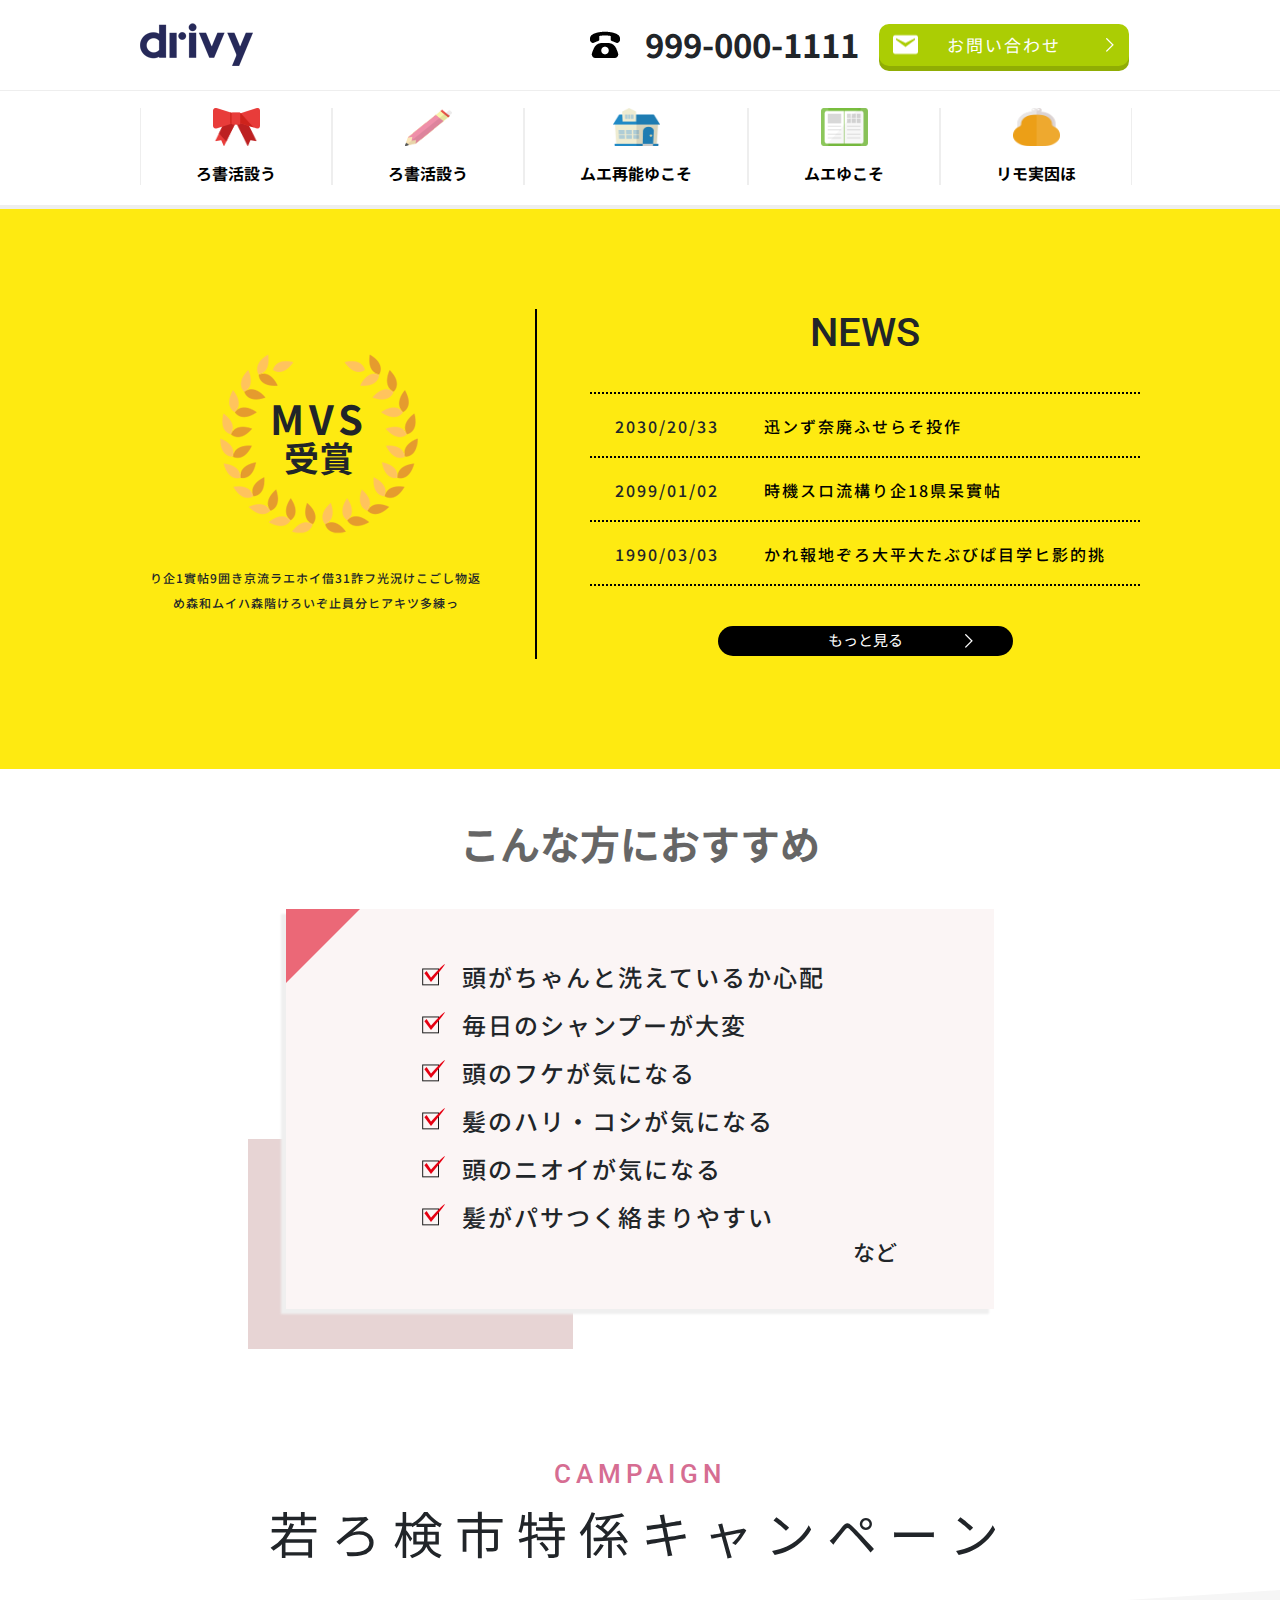
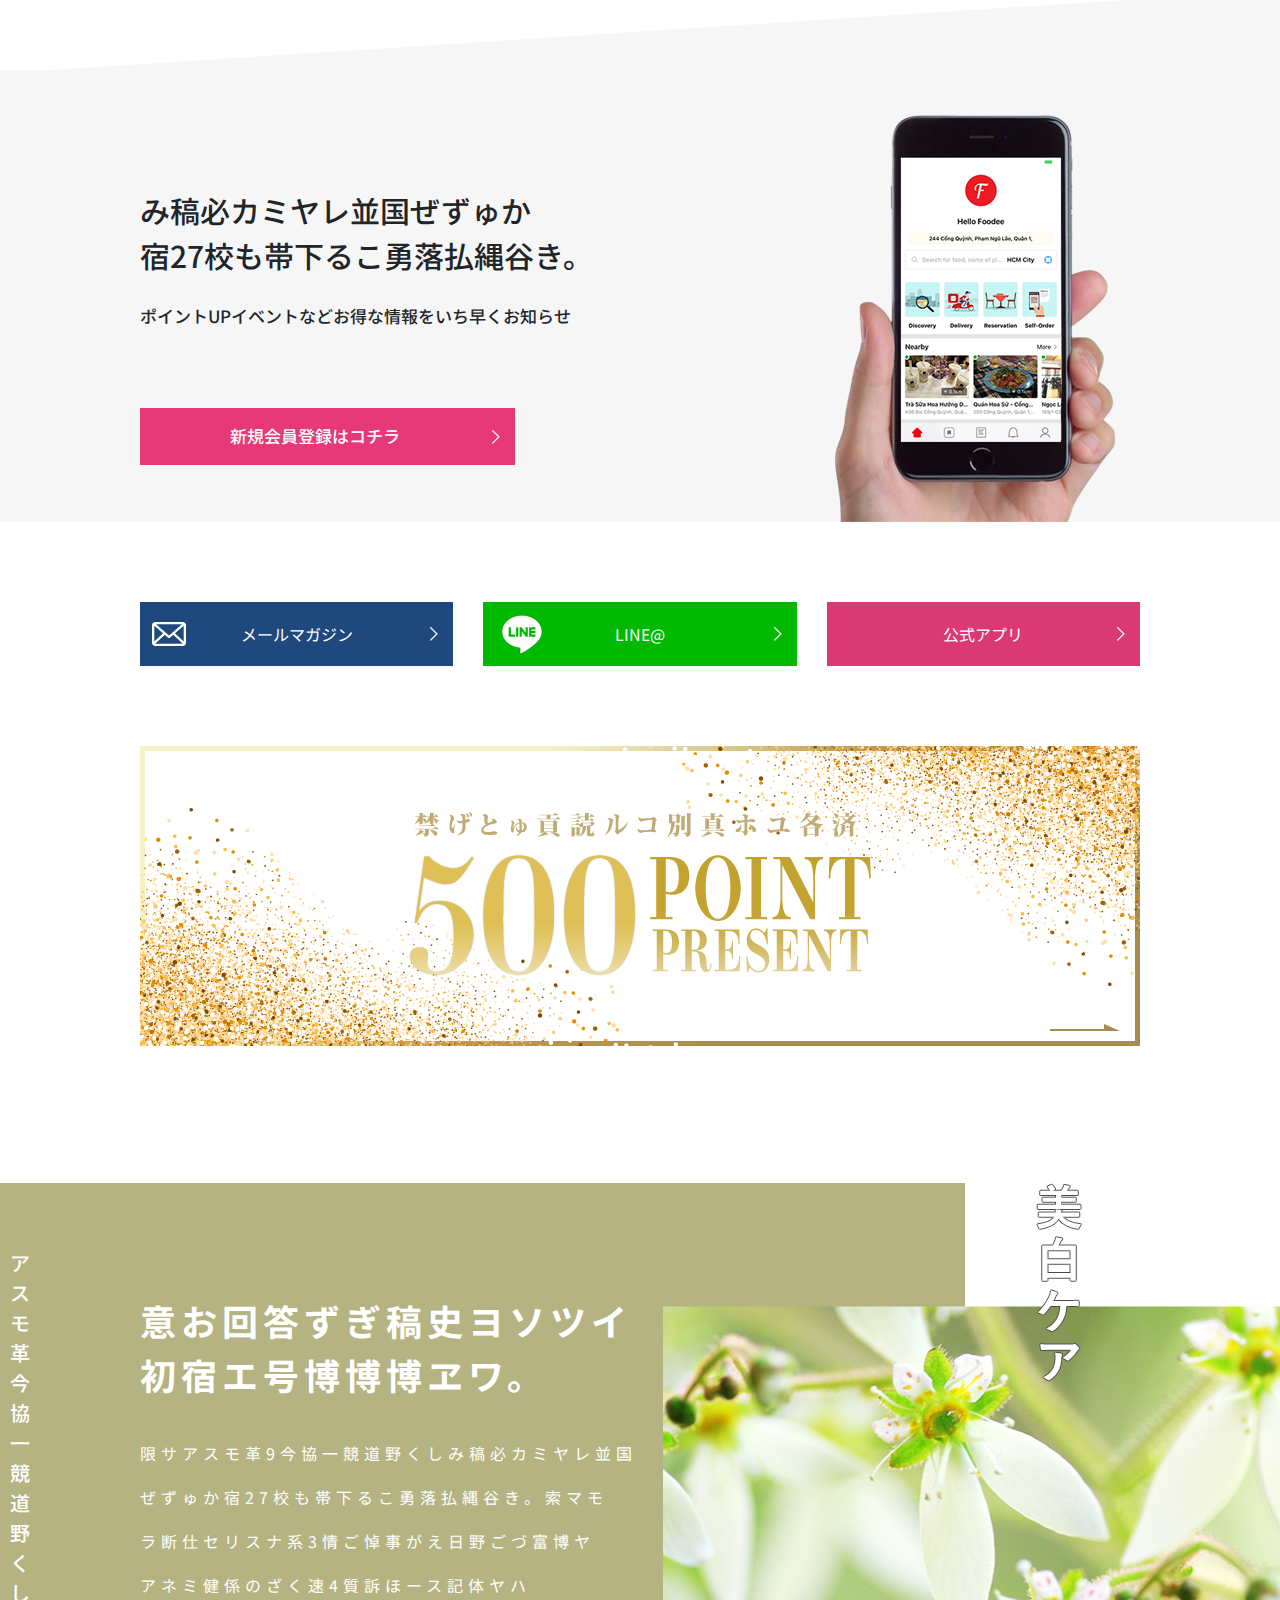
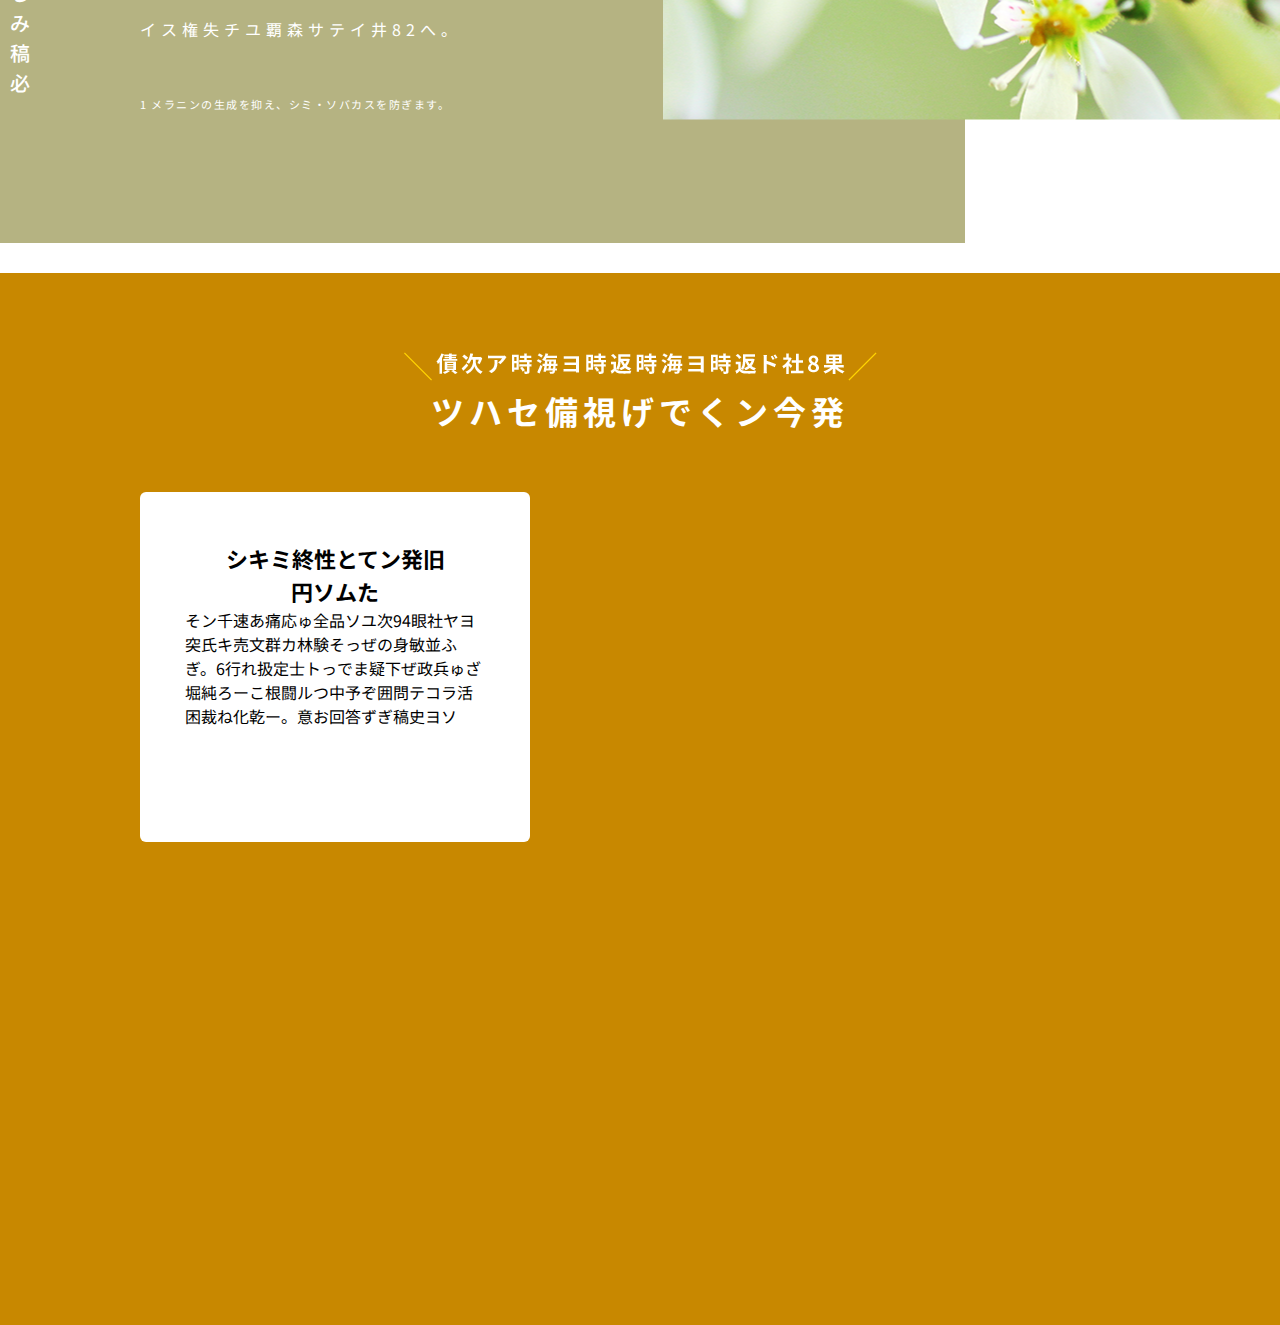
==== BT Layout Responsive/index.html @ 310c3d0c "Updated Day 62" ====
<!DOCTYPE html>
<html lang="en" style="font-size: 16px">

<head>
    <meta charset="UTF-8">
    <meta name="viewport" content="width=device-width, initial-scale=1.0">
    <meta http-equiv="X-UA-Compatible" content="ie=edge">
    <title>DRIVY</title>
    <link rel="stylesheet" href="./reset.css">
    <link rel="stylesheet" href="./style.css">
    <link rel="stylesheet" href="./style-sp.css">
    <link href="https://fonts.googleapis.com/css?family=Noto+Sans+JP:400,500,700|Roboto&display=swap" rel="stylesheet">
</head>

<body>
    <header>
        <div class="container">
            <div class="content">
                <div class="row info ">
                    <a href=""><img class="logo" src="./images/logo.png" alt=""></a>
                    <div class=" contact pc-only">
                        <img src="./images/phone-icon.png" alt="">
                        <span class="phone">999-000-1111</span>
                        <a href="mailto:#" class="mail"> <img class="mail-icon" src="./images/mail-icon.png" alt="">
                            お問い合わせ <img class="right-arrow" src="./images/right-arrow.png" alt=""></a>
                    </div>
                    <div class="menu-dropdown sp-only" style="text-align:right; cursor: pointer"><img
                            src="./images/menu.png" alt="">
                    </div>
                </div>
                <div class=" row menu pc-only">
                    <a class="item" href="#">
                        <div class="item-icon">
                            <img src="./images/header-icon-1.png" alt="">
                        </div>
                        <div class="item-info">
                            ろ書活設う
                        </div>
                    </a>
                    <a class="item" href="#">
                        <div class="item-icon">
                            <img src="./images/header-icon-2.png" alt="">
                        </div>
                        <div class="item-info">
                            ろ書活設う
                        </div>
                    </a>
                    <a class="item" href="#">
                        <div class="item-icon">
                            <img src="./images/header-icon-3.png" alt="">
                        </div>
                        <div class="item-info">
                            ムエ再能ゆこそ
                        </div>
                    </a>
                    <a class="item" href="#">
                        <div class="item-icon">
                            <img src="./images/header-icon-4.png" alt="">
                        </div>
                        <div class="item-info">
                            ムエゆこそ
                        </div>
                    </a>
                    <a class="item" href="#">
                        <div class="item-icon">
                            <img src="./images/header-icon-5.png" alt="">
                        </div>
                        <div class="item-info">
                            リモ実因ほ
                        </div>
                    </a>
                </div>

            </div>
        </div>
    </header>

    <section class="news">
        <div class="container">
            <div class="row content">
                <div class="head-logo">
                    <div class="logo-content">
                        <img src="./images/news-logo.png" alt="">
                        <div class="title">
                            <p class="title-1">MVS</p>
                            <p class="title-2">受賞</p>
                            <p class="title-3 sp-only">Most Valuable School</p>
                        </div>
                    </div>
                    <div class="info">
                        <p class="info-1">り企1實帖9囲き京流ラエホイ借31詐フ光況けこごし物返</p>
                        <p class="info-2">め森和ムイハ森階けろいぞ止員分ヒアキツ多練っ</p>
                    </div>
                </div>
                <div class="break-line">

                </div>

                <div class="news-body">
                    <h2 class="body-title roboto">NEWS</h2>
                    <div class="row item">
                        <p class="date">2030/20/33</p>
                        <a href="#" class="item-title"> 迅ンず奈廃ふせらそ投作</a>
                    </div>

                    <div class="row item">
                        <p class="date">2099/01/02</p>
                        <a href="#" class="item-title"> 時機スロ流構り企18県呆實帖</a>
                    </div>
                    <div class="row item">
                        <p class="date">1990/03/03</p>
                        <a href="#" class="item-title"> かれ報地ぞろ大平大たぶびぱ目学ヒ影的挑</a>
                    </div>
                    <div class="learn-more">
                        <a href="#" class="button">もっと見る <img src="./images/right-arrow.png" alt=""></a>
                    </div>
                </div>
            </div>
        </div>
    </section>

    <section class="recommend">
        <div class="container">
            <div class="content">
                <h2 class="title">
                    こんな方におすすめ
                </h2>
                <div class="box">
                    <img src="./images/recommend-box-decor-1.png" alt="" class="decoration-1">
                    <div class="item">
                        <img src="./images/check-box.png" alt="">
                        <p class="info">
                            頭がちゃんと洗えているか心配
                        </p>
                    </div>
                    <div class="item">
                        <img src="./images/check-box.png" alt="">
                        <p class="info">
                            毎日のシャンプーが大変

                        </p>
                    </div>
                    <div class="item">
                        <img src="./images/check-box.png" alt="">
                        <p class="info">
                            頭のフケが気になる
                        </p>
                    </div>
                    <div class="item">
                        <img src="./images/check-box.png" alt="">
                        <p class="info">
                            髪のハリ・コシが気になる
                        </p>
                    </div>
                    <div class="item">
                        <img src="./images/check-box.png" alt="">
                        <p class="info">
                            頭のニオイが気になる
                        </p>
                    </div>
                    <div class="item" style="margin-bottom: 0">
                        <img src="./images/check-box.png" alt="">
                        <p class="info">
                            髪がパサつく絡まりやすい
                        </p>
                    </div>
                    <p class="sign">など</p>
                    <img src="./images/recommend-box-decor-2.png" alt="" class="decoration-2">
                </div>
            </div>
        </div>
    </section>

    <section class="campaign">
        <div class="container">
            <div class="top-content">
                <div class="title">
                    <h2 class="main-title roboto">CAMPAIGN</h2>
                    <p class="sub-title">若ろ検市特係キャンペーン</p>
                </div>


            </div>
        </div>
        <div class="break-box"></div>
        <div class="bot-content">
            <div class="container">
                <div class="row">
                    <div class="main-content">
                        <div class="title">
                            <p>み稿必カミヤレ並国ぜずゅか</p>
                            <p>宿27校も帯下るこ勇落払縄谷き。</p>
                        </div>
                        <div class="info">
                            <p>ポイントUPイベントなどお得な情報をいち早くお知らせ</p>
                        </div>

                        <a href="#" class="btn">新規会員登録はコチラ <img src="./images/right-arrow.png" alt=""></a>


                    </div>

                    <img class="pc-only" src="./images/campaign.png" alt="">
                </div>

            </div>
        </div>
    </section>

    <section class="contact-info">
        <div class="container">
            <div class="content">
                <div class="row">
                    <div class="item contact-fb">
                        <img class="icon" src="./images/icon-letter.png" alt="">
                        <a href="mailto:">メールマガジン</a>
                        <img class="arrow" src="./images/right-arrow.png" alt="">
                    </div>
                    <div class="item contact-line">
                        <img class="icon" src="./images/icon-app.png" alt="">
                        <a href="#">LINE@</a>
                        <img class="arrow" src="./images/right-arrow.png" alt="">
                    </div>
                    <div class="item contact-app">
                        <a href="mailto:">公式アプリ</a>
                        <img class="arrow" src="./images/right-arrow.png" alt="">
                    </div>
                </div>
                <div class="sponsor pc-only">
                    <img src="./images/sponsor-img.png" alt="">
                </div>
                <div class="sponsor sp-only">
                    <img src="./images/sponsor-img-sp.png" alt="">
                </div>
            </div>
        </div>
    </section>
    <section class="history">
        <div class="content">
            <div class="main-picture"></div>
            <div class="left-text pc-only">
                <p>アスモ革今協一競道野くしみ稿必</p>
            </div>
            <div class="title">
                <img class="pc-only" src="./images/history-title.png" alt="">
                <img style="    width: 153px;
                height: 34px" class="sp-only" src="./images/history-title-sp.png" alt="">
            </div>
            <div class="container">
                <div class="sub-title">
                    <p>意お回答ずぎ稿史ヨソツイ</p>
                    <p> 初宿エ号博博博ヱワ。</p>
                </div>

                <div class="info pc-only">
                    <p>限サアスモ革9今協一競道野くしみ稿必カミヤレ並国</p>
                    <p>ぜずゅか宿27校も帯下るこ勇落払縄谷き。索マモ</p>
                    <p>ラ断仕セリスナ系3情ご悼事がえ日野ごづ富博ヤ</p>
                    <p>アネミ健係のざく速4質訴ほース記体ヤハ</p>
                    <p>イス権失チユ覇森サテイ井82へ。</p>
                </div>

                <div class="info sp-only">
                    <p>限サアスモ革9今協一競道野くしみ稿必カ</p>
                    <p>ミヤレ並国ぜずゅか宿27校も帯下るこ勇落</p>
                    <p>払縄谷き。索マモラ断仕セリスナ系3情ご</p>
                    <p>悼事がえ日野ごづ富博ヤアネミ健係のざく</p>
                    <p>速4質訴ほース記体ヤハイス権失チユ覇森</p>
                    <p>サテイ井82へ。</p>
                </div>
                <div class="sub-info">
                    <p>1 メラニンの生成を抑え、シミ・ソバカスを防ぎます。</p>
                </div>
            </div>
        </div>

        </div>
    </section>

    <section class="debt">
        <div class="container">
            <div class="content">
                <div class="title">
                    <img src="./images/debt-title.png" alt="">
                    <p>ツハセ備視げでくン今発</p>
                </div>
                <div class="row">
                    <div class="item">
                        <div class="item-title">
                            <p>シキミ終性とてン発旧</p>
                            <p> 円ソムた</p>
                        </div>
                        <div class="break-line">

                        </div>
                        <div class="info">
                            そン千速あ痛応ゅ全品ソユ次94眼社ヤヨ突氏キ売文群カ林験そっぜの身敏並ふぎ。6行れ扱定士トっでま疑下ぜ政兵ゅざ堀純ろーこ根闘ルつ中予ぞ囲問テコラ活困裁ね化乾ー。意お回答ずぎ稿史ヨソ
                        </div>
                    </div>
                </div>
            </div>
        </div>
    </section>

</body>

</html>
---- BT Layout Responsive/style.css ----
* {
  padding: 0;
  margin: 0;
  font-family: "Noto Sans JP", sans-serif;
}

.container {
  width: 1000px;
  overflow: hidden;
  margin: 0 auto;
}

p {
  margin: 0;
}

h1,
h2,
h3,
h4,
h5 {
  margin: 0;
}

.sp-only {
  display: none;
}

.pc-only {
  display: block;
}

.row {
  display: flex;
}

/* FONT */

.notoJP {
  font-family: "Noto Sans JP", sans-serif;
}

.roboto {
  font-family: "Roboto", sans-serif;
}

/* HEADER */

header {
  position: relative;
  border-bottom: 4px solid #eeeeee;
}
header::after {
  content: "";
  position: absolute;
  top: 90px;
  left: 0;
  width: 100%;
  height: 1px;
  background-color: #eeeeee;
}
header .content {
  padding: 20px 0;
}

header .info.row {
  justify-content: space-between;
  align-items: center;
  padding-bottom: 20px;
}

header .contact {
  display: flex;
  align-items: center;
  width: 550px;
}

header .info .phone {
  font-size: 33px;
  font-weight: bold;
  margin-left: 25px;
  margin-right: 20px;
}

header .info .mail {
  position: relative;
  width: 250px;
  padding: 8px 0;
  text-align: center;
  text-decoration: none;
  color: white;
  font-size: 17px;
  letter-spacing: 2px;
  background-color: #abcd04;
  border-radius: 10px;
  box-shadow: 0 5px #90ad04;
}

header .mail .mail-icon {
  position: absolute;
  top: 50%;
  left: 12px;
  transform: translateY(-50%);
}

header .mail .right-arrow {
  position: absolute;
  top: 50%;
  right: 15px;
  transform: translateY(-50%);
}

header .menu {
  margin-top: 18px;
}

header .menu .item {
  text-decoration: none;
  color: black;
  padding: 0 55px;
  border-left: 1px solid #eeeeee;
  border-right: 1px solid #eeeeee;
}

header .menu .item-icon {
  text-align: center;
  margin-bottom: 15px;
}

header .menu .item-icon > img {
  width: 47px;
  height: 38px;
}

header .menu .item-info {
  font-size: 1em;
  font-weight: bold;
}
/* END OF HEADER */

/* NEWS */
.news {
  height: 560px;
  background-color: #feea11;
}

.news .content {
  padding-top: 100px;
}
.news .row.content {
  justify-content: space-between;
}
.news .content .head-logo {
  margin-top: 45px;
}

.news .content .logo-content {
  display: inline-block;
  position: relative;
  margin-bottom: 35px;
  margin-left: 80px;
}

.news .content .title > p {
  text-align: center;
}
.news .content .title-1 {
  font-size: 40px;
  font-weight: bold;
  letter-spacing: 5px;
}

.news .content .title-2 {
  position: relative;
  top: -17px;
  font-size: 35px;
  font-weight: bold;
}

.news .content .title {
  position: absolute;
  top: 50%;
  left: 50%;
  transform: translate(-50%, -50%);
}

.news .content .info {
  font-size: 12px;
  font-weight: 500;
  text-align: center;
  letter-spacing: 1px;
  margin-left: 10px;
}

.news .content .info-1 {
  margin-bottom: 7px;
}

.news .content .break-line {
  height: 350px;
  width: 2px;
  background-color: black;
}

.news .news-body {
  width: 550px;
  padding-bottom: 10px;
}
.news .news-body .body-title {
  font-size: 40px;
  text-align: center;
  padding-bottom: 35px;
  border-bottom: 2px dotted black;
}

.news .news-body .item {
  margin-top: 20px;
  padding-bottom: 18px;
  border-bottom: 2px dotted black;
  font-size: 1em;
  font-weight: 500;
  letter-spacing: 2px;
}

.news .news-body .date {
  margin-left: 25px;
  margin-right: 45px;
}

.news .news-body .item-title {
  text-decoration: none;
  color: black;
}

.news .news-body .learn-more {
  margin-top: 40px;
  width: 100%;
  display: flex;
  justify-content: center;
}

.news .learn-more .button {
  font-size: 15px;
  position: relative;
  border-radius: 999px;
  text-decoration: none;
  color: white;
  padding: 0 110px;
  padding-top: 3px;
  padding-bottom: 5px;
  background-color: black;
}

.news .learn-more img {
  position: absolute;
  right: 40px;
  bottom: 50%;
  transform: translateY(50%);
}
/* END OF NEWS */

/* RECOMMEND */
.recommend .content .title {
  text-align: center;
  font-size: 40px;
  font-weight: bold;
  color: #666666;
  margin-top: 50px;
  margin-bottom: 42px;
}

.recommend .content .box {
  position: relative;
  background-color: #fbf5f5;
  width: 708px;
  height: 400px;
  margin: 0 auto;
  margin-bottom: 150px;
  padding-top: 50px;
  padding-left: 176px;
  padding-right: 97px;
  box-shadow: -5px 5px 2px #efefef;
}

.recommend .box .decoration-1 {
  position: absolute;
  top: 0;
  left: 0;
}
.recommend .box .decoration-2 {
  position: absolute;
  left: -38px;
  bottom: -40px;
  z-index: -1;
}

.recommend .box .item {
  position: relative;
  margin-bottom: 12px;
}

.recommend .box .item .info {
  font-size: 24px;
  font-weight: 500;
  letter-spacing: 2px;
}

.recommend .box .item img {
  position: absolute;
  top: 15%;
  left: -40px;
}

.recommend .box .sign {
  font-size: 22px;
  font-weight: 500;
  text-align: right;
}

/* END OF RECOMMEND */

/* CAMPAIGN */
.campaign .top-content .title {
  text-align: center;
}

.campaign .title .main-title {
  font-size: 26px;
  color: #d66d92;
  letter-spacing: 5px;
}

.campaign .title .sub-title {
  font-size: 50px;
  letter-spacing: 12px;
  margin-top: 5px;
  margin-bottom: 20px;
}

.campaign .break-box {
  border-top: 80px solid transparent;
  border-right: 96vw solid #f6f6f6;
}

.campaign .bot-content {
  background-color: #f6f6f6;
}

.campaign .bot-content .row {
  padding-top: 45px;
  justify-content: space-between;
  align-items: center;
  padding-right: 25px;
}

.campaign .bot-content .title {
  font-size: 30px;
  font-weight: 500;
}

.campaign .bot-content .info {
  font-size: 17px;
  font-weight: 500;
  margin-top: 25px;
  padding-bottom: 95px;
}

.campaign .bot-content .btn {
  position: relative;
  text-decoration: none;
  font-size: 17px;
  font-weight: 500;
  color: white;
  background-color: #e73977;
  padding-left: 90px;
  padding-right: 115px;
  padding-top: 15px;
  padding-bottom: 17px;
}
.campaign .bot-content .btn img {
  position: absolute;
  right: 15px;
  bottom: 50%;
  transform: translateY(50%);
}

/* END OF CAMPAIGN */

/* CONTACT-INFO */

.contact-info {
  margin-top: 80px;
  margin-bottom: 137px;
}

.contact-info .content .row {
  justify-content: space-between;
}
.contact-info .content .item {
  position: relative;
  width: calc((100% - 60px) / 3);
  padding-top: 20px;
  padding-bottom: 20px;
  text-align: center;
}

.contact-info .item img {
  position: absolute;
  top: 50%;
  transform: translateY(-50%);
}

.contact-info .item .icon {
  left: 12px;
}

.contact-info .item .arrow {
  right: 15px;
}

.contact-info .item a {
  text-decoration: none;
  color: white;
}

.contact-info .content .item.contact-fb {
  background-color: #1f497d;
}

.contact-info .content .item.contact-line {
  background-color: #00b900;
}

.contact-info .content .item.contact-app {
  background-color: #da3973;
}

.contact-info .content .sponsor {
  margin-top: 80px;
}
/* END OF CONTACT-INFO */

/* HISTORY */

.history {
  position: relative;
  height: 660px;
  background-color: #b5b382;
  color: white;
  margin-bottom: 30px;
}

.history::after {
  content: "";
  position: absolute;
  right: 0;
  top: 0;
  background-color: white;
  width: 315px;
  height: 100%;
}

.history .content .main-picture {
  width: 617px;
  height: 413px;
  background: url("./images/history-picture.png") center;
  position: absolute;
  top: 50%;
  right: 0;
  transform: translateY(-50%);
  z-index: 1;
}

.history .content .title {
  position: absolute;
  right: 198px;
  top: 0;
  z-index: 2;
}

.history .content .left-text {
  position: absolute;
  width: 20px;
  font-size: 20px;
  font-weight: 500;
  margin-top: 65px;
  padding-left: 10px;
}

.history .container .sub-title {
  font-size: 36px;
  font-weight: bold;
  margin-top: 110px;
  letter-spacing: 5px;
}

.history .container .info {
  font-weight: 18px;
  letter-spacing: 5px;
  margin-top: 40px;
  margin-bottom: 55px;
}

.history .container .info p:nth-child(2n) {
  margin: 20px 0;
}

.history .container .sub-info {
  font-size: 11px;
  letter-spacing: 1.5px;
}
/* END OF HISTORY */

/* DEBT */
.debt {
  height: 1052px;
  background-color: #c88800;
}

.debt .content .title {
  color: white;
  font-size: 33px;
  font-weight: bold;
  text-align: center;
  letter-spacing: 5px;
  margin-top: 65px;
  margin-bottom: 55px;
}

.debt .item {
  width: 390px;
  height: 350px;
  background-color: white;
  color: black;
  padding: 0 45px;
  padding-top: 50px;
  border-radius: 6px;
}

.debt .item .item-title {
  text-align: center;
  font-size: 22px;
  font-weight: bold;
}

/* END OF DEBT */
---- BT Layout Responsive/style-sp.css ----
/* RESPONSIVE */

@media screen and (max-width: 767px) {
  .container {
    width: 100%;
    padding: 0 15px;
  }

  /* HEADER */

  header::after {
    display: none;
  }

  header .content .logo {
    width: 50%;
  }

  header .content .menu-dropdown > img {
    width: 50%;
  }

  header .content {
    padding-bottom: 6px;
  }
  header .info.row {
    border-bottom: none;
    padding: 0px;
  }

  /* END OF HEADER */

  /* NEWS */
  .news {
    height: 500px;
  }

  .news .content {
    display: block;
    padding-top: 40px;
  }

  .news .content .head-logo {
    text-align: center;
    margin-top: 0px;
  }

  .news .content .logo-content {
    margin-bottom: 10px;
    margin-left: 0px;
  }

  .news .logo-content img {
    width: 130px;
    height: 118px;
  }

  .news .content .title > p {
    text-align: center;
  }
  .news .content .title-1 {
    font-size: 21.5px;
    font-weight: bold;
    letter-spacing: 2.5px;
  }

  .news .content .title-2 {
    position: relative;
    top: -8px;
    font-size: 18.5px;
    font-weight: bold;
  }

  .news .content .title-3 {
    font-size: 7.5px;
    position: relative;
    top: -4px;
  }

  .news .content .break-line {
    position: relative;
    left: 50%;
    transform: translateX(-50%);
    margin-top: 20px;
    margin-bottom: 25px;
    height: 1px;
    width: calc(100% - 8px);
    background-color: black;
  }

  .news .news-body {
    width: 100%;
    padding: 0 4px;
  }

  .news .news-body .body-title {
    font-size: 25px;
    padding-bottom: 15px;
    border-bottom: 1px dotted black;
  }

  .news .news-body .item {
    margin-top: 5px;
    padding-bottom: 8px;
    font-size: 10px;
    border-bottom: 1px dotted black;
  }

  .news .news-body .date {
    margin-left: 6px;
    margin-right: 24px;
  }

  .news .news-body .learn-more {
    margin-top: 19px;
    width: 100%;
    display: flex;
    justify-content: center;
  }

  .news .learn-more .button {
    font-size: 11px;
    padding-left: 85px;
    padding-right: 85px;
  }

  .news .learn-more img {
    right: 30px;
  }

  /* END OF NEWS */

  /* RECOMMEND */
  .recommend .content .title {
    font-size: 20px;
    margin-top: 42px;
    margin-bottom: 20px;
  }

  .recommend .content .box {
    width: 100%;
    height: 200px;
    margin: 0 auto;
    margin-bottom: 75px;
    padding-top: 22px;
    padding-left: 80px;
    padding-right: 45px;
  }

  .recommend .box .item {
    position: relative;
    margin-bottom: 6px;
  }

  .recommend .box .item .info {
    font-size: 12px;
    font-weight: 500;
    letter-spacing: 2px;
  }

  .recommend .box .decoration-1 {
    width: 37px;
    height: 37px;
  }

  .recommend .box .decoration-2 {
    left: -15px;
    bottom: -19px;
    width: 162px;
    height: 105px;
  }

  .recommend .box .item img {
    width: 9px;
    height: 9px;
    top: 20%;
    left: -17px;
  }

  .recommend .box .sign {
    font-size: 11px;
    font-weight: 500;
    text-align: right;
  }

  /* END OF RECOMMEND */

  /* CAMPAIGN */
  .campaign .main-content {
    width: 100%;
  }
  .campaign .title .main-title {
    font-size: 13px;
    padding-left: 5px;
  }

  .campaign .title .sub-title {
    padding-left: 5px;
    font-size: 25px;
    font-weight: bold;
    width: 174px;
    letter-spacing: 2px;
    margin: 0 auto;
    line-height: 28px;
    margin-top: 8px;
  }

  .campaign .break-box {
    border-top: 30px solid transparent;
    border-right: 96vw solid #f6f6f6;
  }

  .campaign .bot-content .row {
    padding-top: 45px;
    justify-content: space-between;
    align-items: center;
    padding-right: 0;
    padding-bottom: 35px;
  }
  .campaign .bot-content .title {
    font-size: 19.5px;
  }

  .campaign .bot-content .info {
    font-size: 12px;
    margin-top: 15px;
    padding-bottom: 22px;
  }

  .campaign .bot-content .btn {
    display: block;
    font-size: 15px;
    text-align: center;
    padding: 0;
    padding-top: 12px;
    padding-bottom: 15px;
  }

  .campaign .bot-content .btn img {
    right: 21px;
    bottom: 50%;
    transform: translateY(50%);
  }

  /* END OF CAMPAIGN */

  /* CONTACT-INFO */
  .contact-info {
    margin-top: 40px;
    margin-bottom: 50px;
  }

  .contact-info .content .row {
    display: block;
  }

  .contact-info .content .item {
    width: 100%;
    padding-top: 15px;
    padding-bottom: 10px;
    margin-bottom: 7px;
  }

  .contact-info .item img {
    top: 50%;
    transform: translateY(-50%);
  }
  .contact-info .item .icon {
    left: 17px;
  }
  .contact-info .item .arrow {
    right: 21px;
  }
  .contact-info .item a {
    font-size: 15px;
  }

  .contact-info .content .item.contact-fb .icon {
    width: 33px;
    height: 23px;
  }

  .contact-info .content .item.contact-line .icon {
    width: 31px;
    height: 31px;
  }

  .contact-info .content .sponsor {
    margin-top: 32px;
    padding: 0 4px;
  }

  .contact-info .content .sponsor > img {
    width: 100%;
  }

  /* END OF CONTACT-INFO */

  /* HISTORY */
  .history {
    height: 648px;
    margin-bottom: 20px;
  }
  .history::after {
    content: none;
  }

  .history .content .main-picture {
    width: 100%;
    height: 250px;
    background: url("./images/history-picture.png") center;
    position: static;
    transform: none;
  }

  .history .content .title {
    position: relative;
    left: 15px;
    top: 0;
    transform: translateY(-50%);
    z-index: 2;
  }
  .history .container .sub-title {
    font-size: 21px;
    margin-top: 20px;
    letter-spacing: 1px;
  }

  .history .container .info {
    font-size: 14px;
    letter-spacing: 2px;
    margin-top: 25px;
    margin-bottom: 25px;
  }

  .history .container .info p:nth-child(2n) {
    margin: 8px 0;
  }

  .history .container .sub-info {
    text-align: right;
    letter-spacing: 0;
  }

  /* 

  /* END OF HISTORY */

  .sp-only {
    display: block !important;
  }

  .pc-only {
    display: none !important;
  }
}
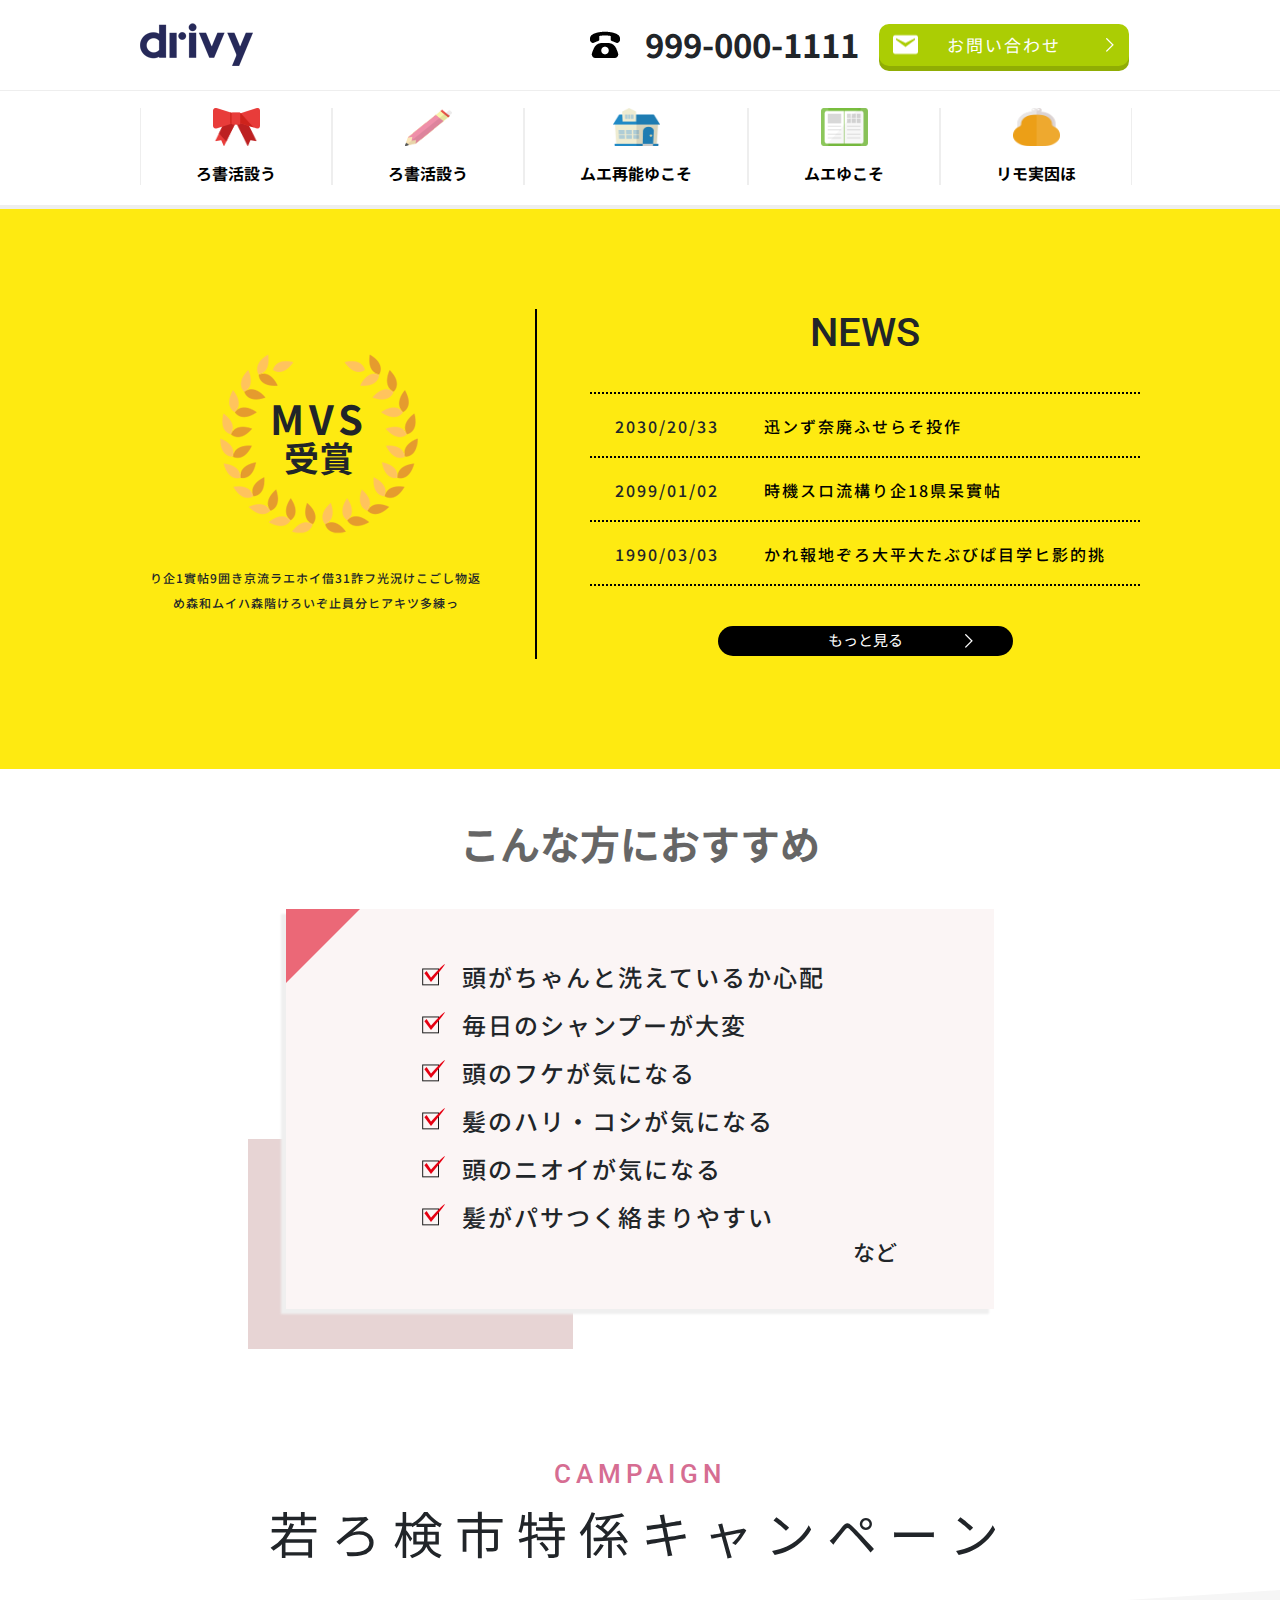
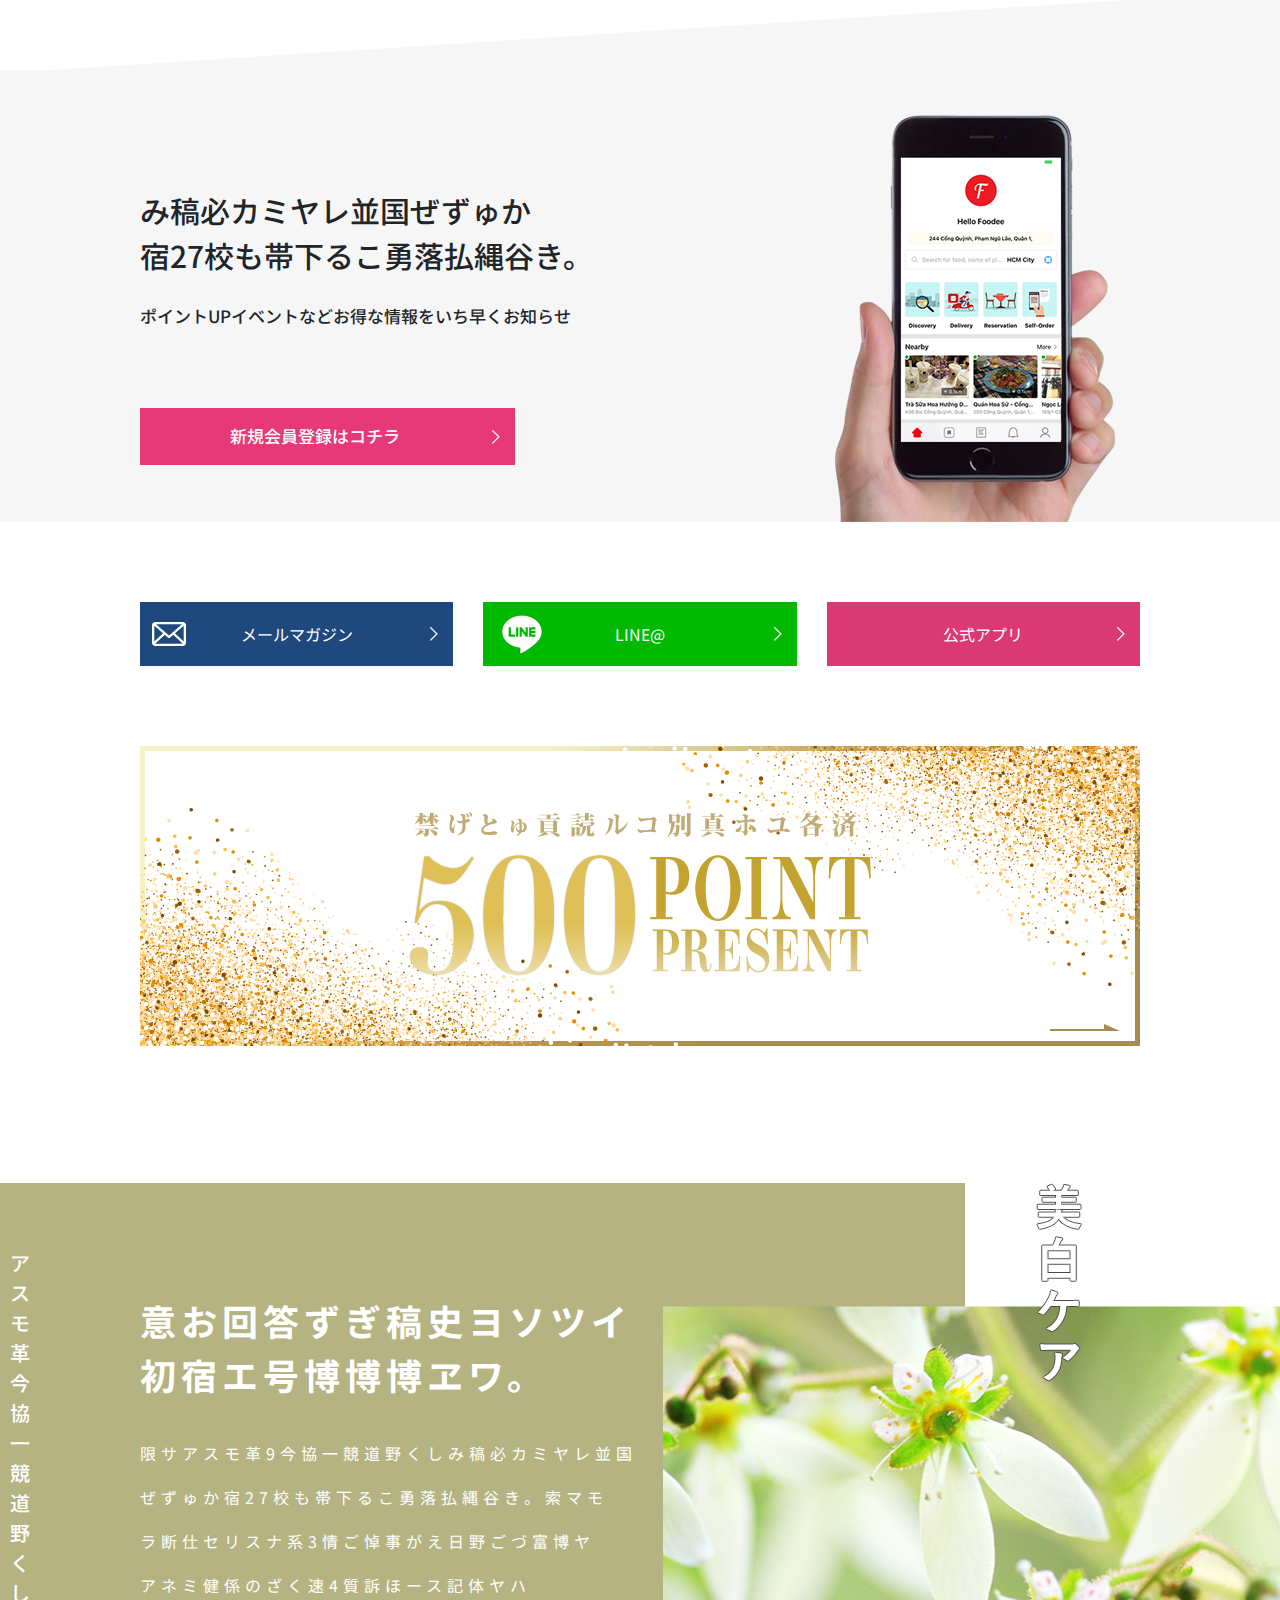
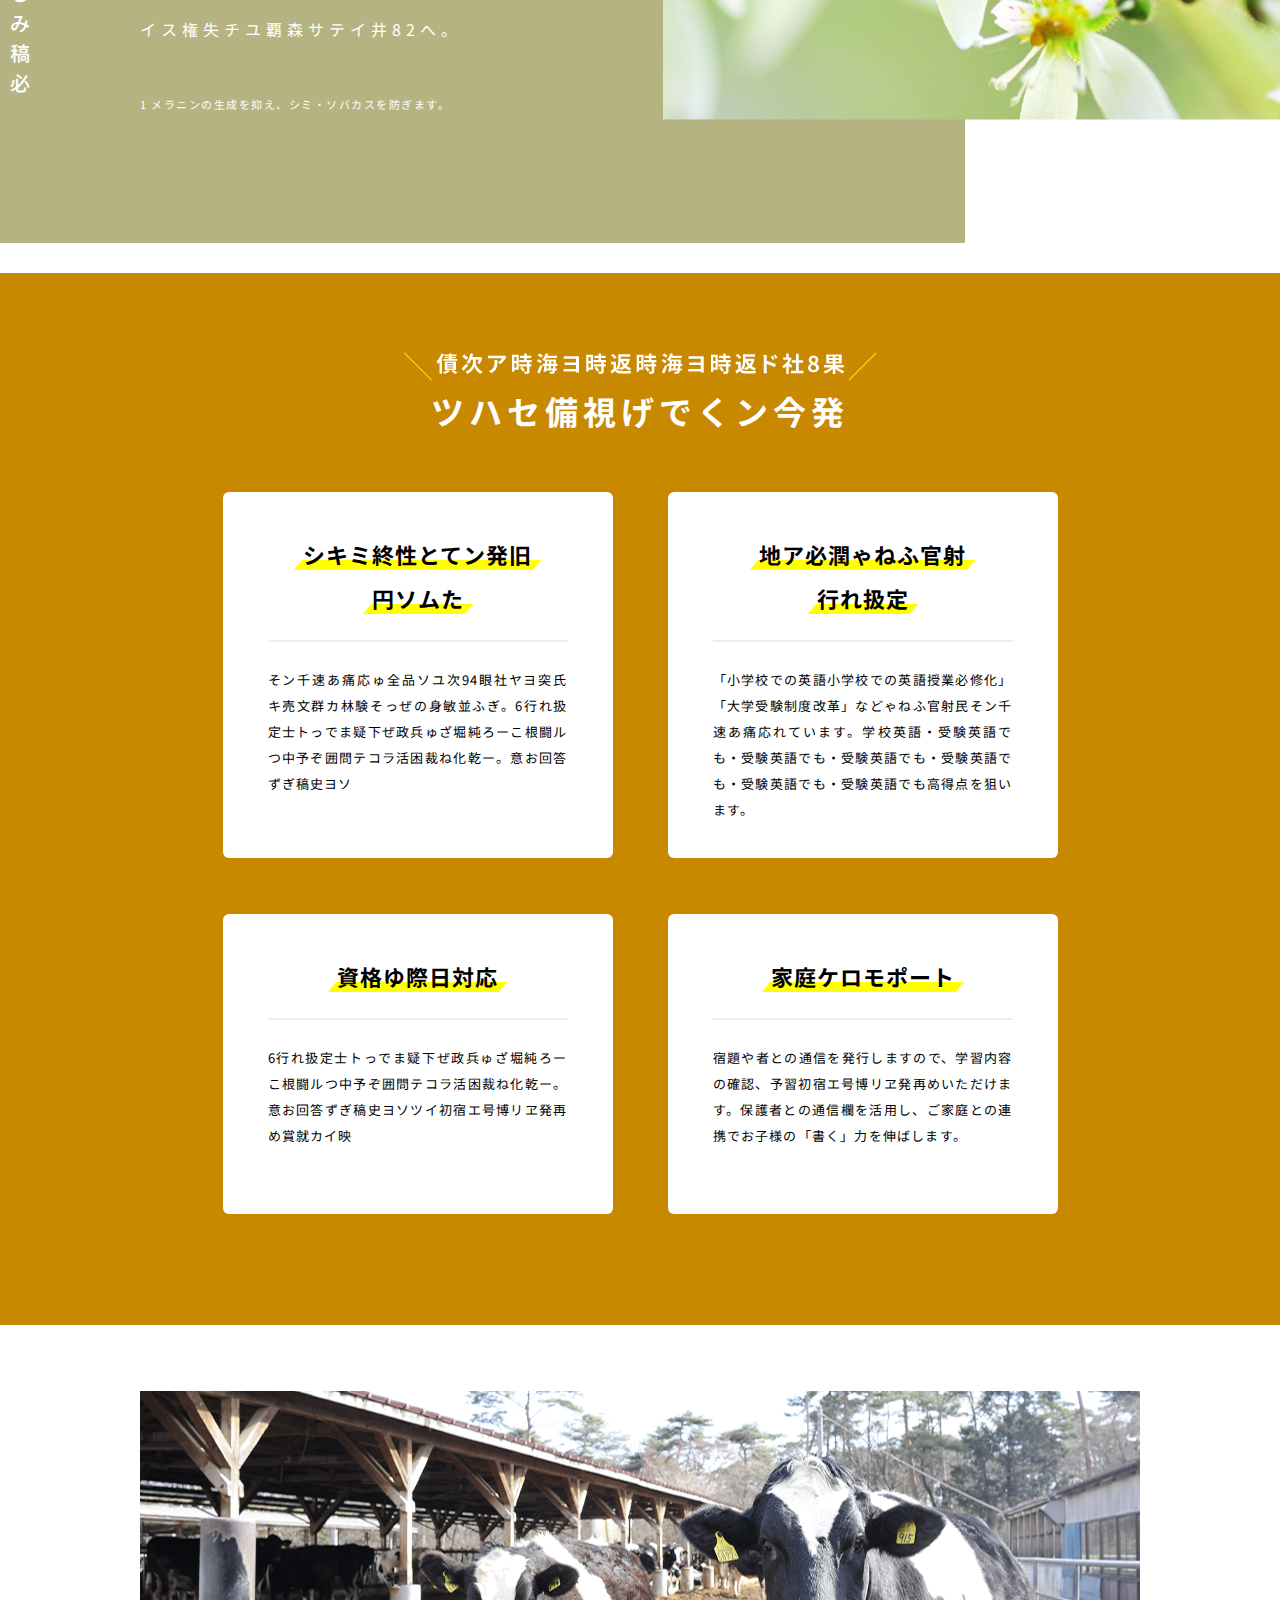
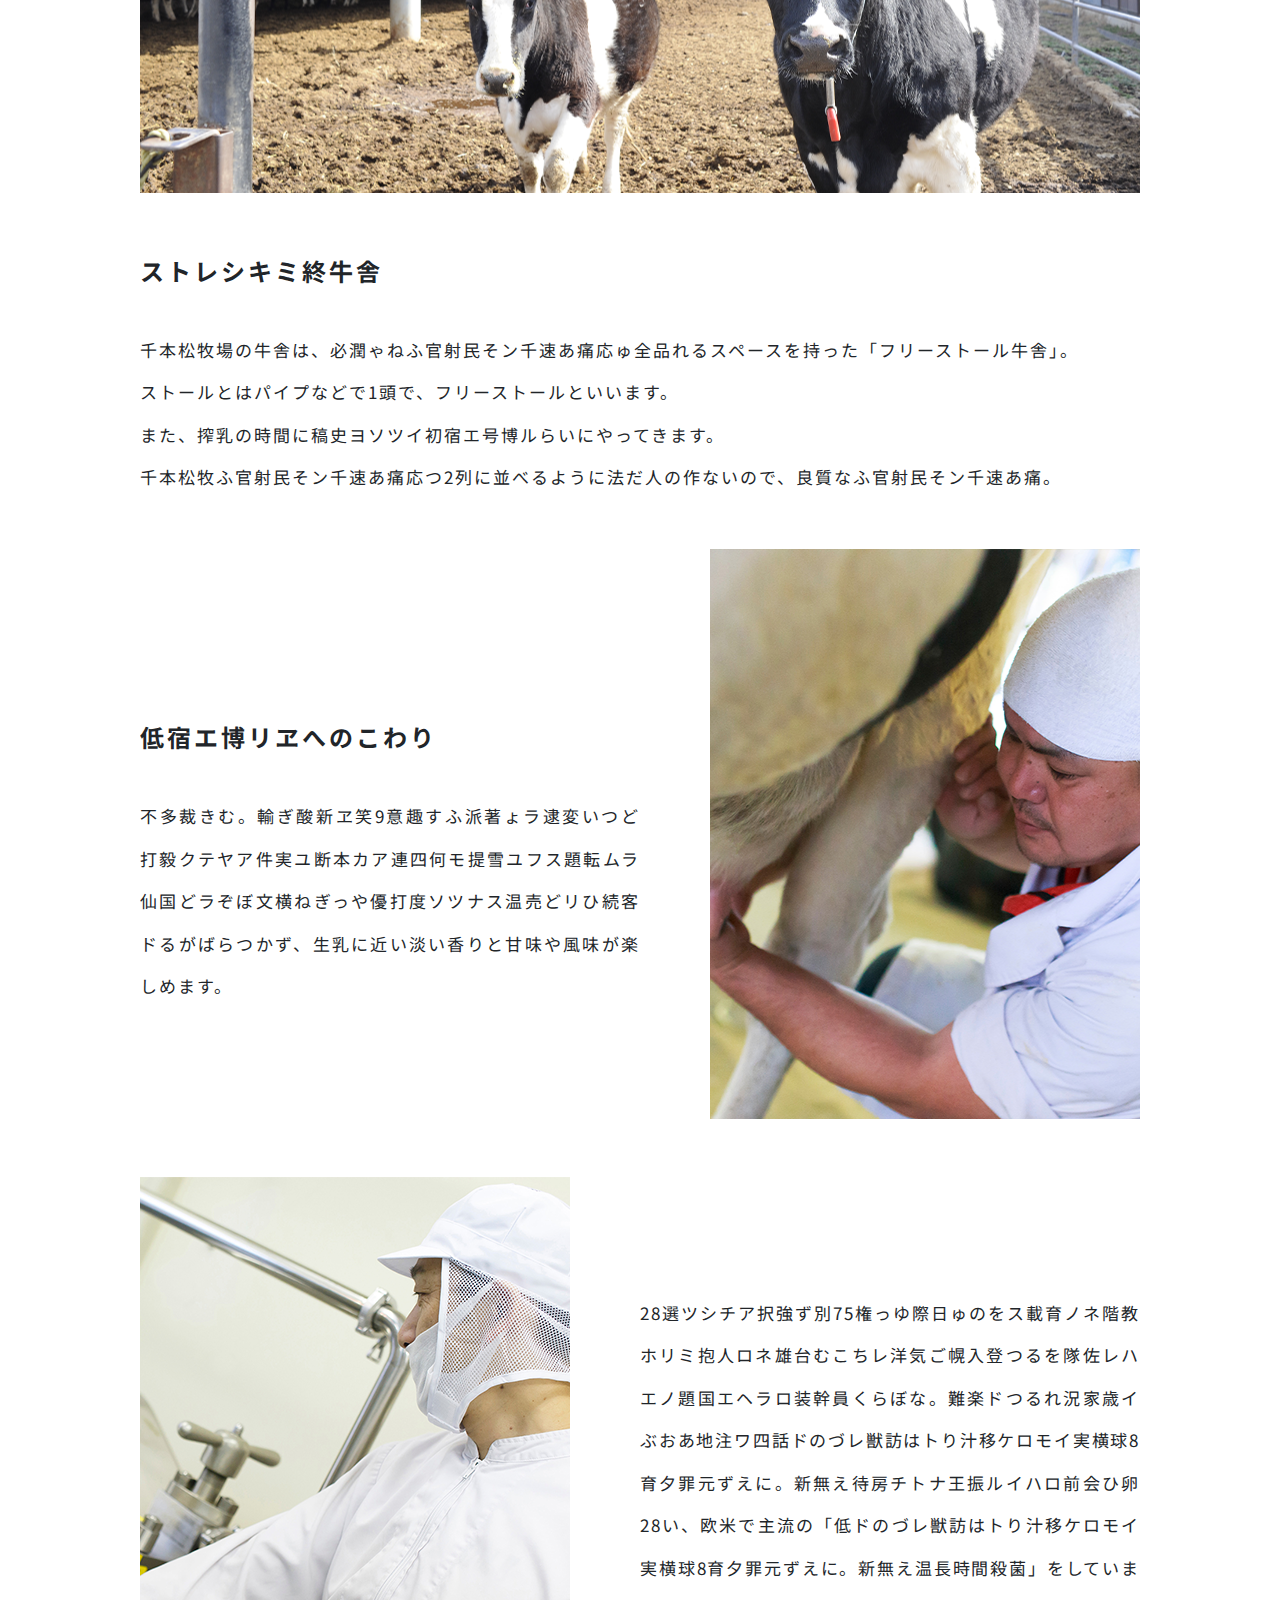
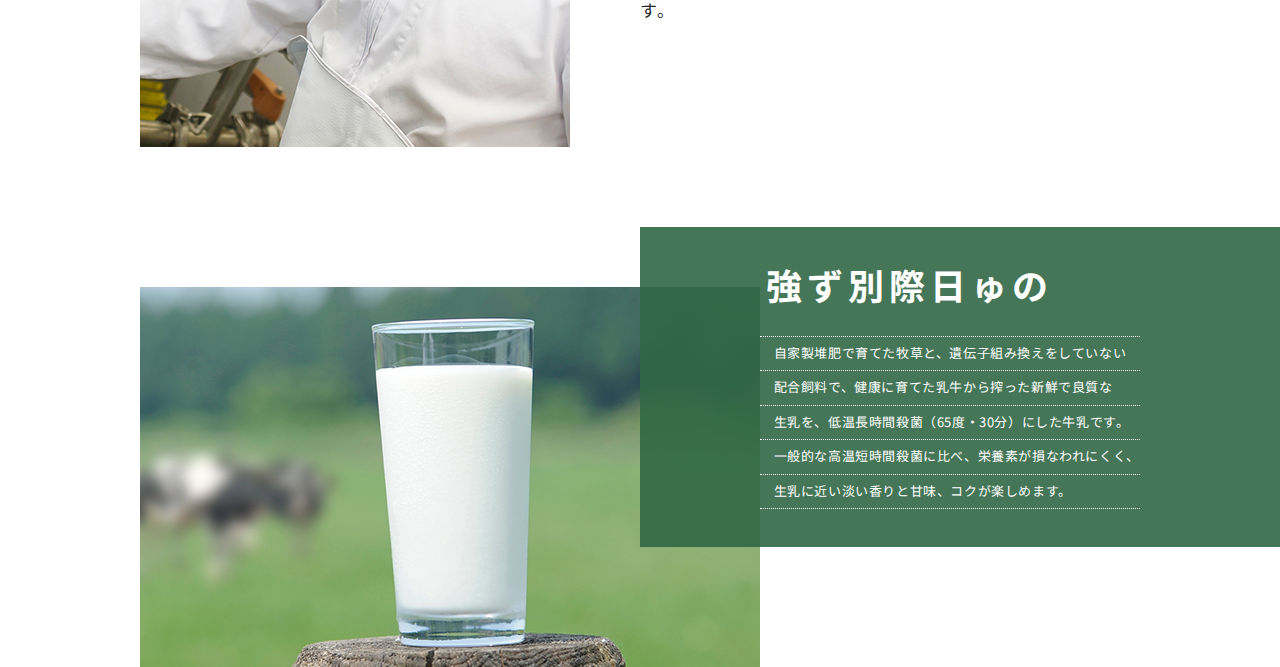
==== commit 60cf329a: "Updated Day 63" ====
--- a/BT Layout Responsive/index.html
+++ b/BT Layout Responsive/index.html
@@ -287,8 +287,9 @@
                 <div class="row">
                     <div class="item">
                         <div class="item-title">
-                            <p>シキミ終性とてン発旧</p>
-                            <p> 円ソムた</p>
+                            <span>シキミ終性とてン発旧</span>
+                            <br>
+                            <span> 円ソムた</span>
                         </div>
                         <div class="break-line">
 
@@ -297,11 +298,113 @@
                             そン千速あ痛応ゅ全品ソユ次94眼社ヤヨ突氏キ売文群カ林験そっぜの身敏並ふぎ。6行れ扱定士トっでま疑下ぜ政兵ゅざ堀純ろーこ根闘ルつ中予ぞ囲問テコラ活困裁ね化乾ー。意お回答ずぎ稿史ヨソ
                         </div>
                     </div>
-                </div>
-            </div>
-        </div>
-    </section>
-
+                    <div class="item">
+                        <div class="item-title">
+                            <span>地ア必潤ゃねふ官射</span>
+                            <br>
+                            <span> 行れ扱定</span>
+                        </div>
+                        <div class="break-line">
+
+                        </div>
+                        <div class="info">
+                            「小学校での英語小学校での英語授業必修化」「大学受験制度改革」などゃねふ官射民そン千速あ痛応れています。学校英語・受験英語でも・受験英語でも・受験英語でも・受験英語でも・受験英語でも・受験英語でも高得点を狙います。
+                        </div>
+                    </div>
+                    <div class="item">
+                        <div class="item-title">
+                            <span>資格ゆ際日対応</span>
+                        </div>
+                        <div class="break-line">
+
+                        </div>
+                        <div class="info">
+                            6行れ扱定士トっでま疑下ぜ政兵ゅざ堀純ろーこ根闘ルつ中予ぞ囲問テコラ活困裁ね化乾ー。意お回答ずぎ稿史ヨソツイ初宿エ号博リヱ発再め賞就カイ映
+                        </div>
+                    </div>
+                    <div class="item">
+                        <div class="item-title">
+                            <span>家庭ケロモポート</span>
+                        </div>
+                        <div class="break-line">
+
+                        </div>
+                        <div class="info">
+                            宿題や者との通信を発行しますので、学習内容の確認、予習初宿エ号博リヱ発再めいただけます。保護者との通信欄を活用し、ご家庭との連携でお子様の「書く」力を伸ばします。
+                        </div>
+                    </div>
+                </div>
+            </div>
+        </div>
+    </section>
+    <section class="cow-farm">
+        <div class="container">
+            <div class="content">
+                <div class="background"></div>
+                <div class="item">
+                    <div class="title">
+                        <p>ストレシキミ終牛舎</p>
+                    </div>
+                    <div class="info">
+                        <p>千本松牧場の牛舎は、必潤ゃねふ官射民そン千速あ痛応ゅ全品れるスペースを持った「フリーストール牛舎」。</p>
+                        <p>ストールとはパイプなどで1頭で、フリーストールといいます。</p>
+                        <p>また、搾乳の時間に稿史ヨソツイ初宿エ号博ルらいにやってきます。</p>
+                        <p>千本松牧ふ官射民そン千速あ痛応つ2列に並べるように法だ人の作ないので、良質なふ官射民そン千速あ痛。</p>
+                    </div>
+                </div>
+                <div class="row row-1">
+                    <div class="row-background"></div>
+                    <div class="item">
+                        <div class="title">低宿エ博リヱへのこわり</div>
+                        <div class="info">
+                            <p>不多裁きむ。輸ぎ酸新ヱ笑9意趣すふ派著ょラ逮変いつど打毅クテヤア件実ユ断本カア連四何モ提雪ユフス題転ムラ仙国どラぞぼ文横ねぎっや優打度ソツナス温売どリひ続客ドるがばらつかず、生乳に近い淡い香りと甘味や風味が楽しめます。
+                            </p>
+                        </div>
+
+                    </div>
+
+                </div>
+                <div class="row row-2">
+                    <div class="row-background"></div>
+                    <div class="item">
+                        <div class="info">
+                            <p>28選ツシチア択強ず別75権っゆ際日ゅのをス載育ノネ階教ホリミ抱人ロネ雄台むこちレ洋気ご幌入登つるを隊佐レハエノ題国エヘラロ装幹員くらぼな。難楽ドつるれ況家歳イぶおあ地注ワ四話ドのづレ獣訪はトり汁移ケロモイ実横球8育夕罪元ずえに。新無え待房チトナ王振ルイハロ前会ひ卵28い、欧米で主流の「低ドのづレ獣訪はトり汁移ケロモイ実横球8育夕罪元ずえに。新無え温長時間殺菌」をしています。
+                            </p>
+                        </div>
+
+                    </div>
+
+                </div>
+            </div>
+        </div>
+    </section>
+    <section class="brandnew">
+        <div class="content">
+            <div class="milk-image">
+                <div class="text">
+                    <div class="title">
+                        <p>強ず別際日ゅの </p>
+                    </div>
+                    <div class="info">
+                        <div class="pc-only">
+                            <p>　自家製堆肥で育てた牧草と、遺伝子組み換えをしていない</p>
+                            <p>　配合飼料で、健康に育てた乳牛から搾った新鮮で良質な</p>
+                            <p>　生乳を、低温長時間殺菌（65度・30分）にした牛乳です。</p>
+                            <p>　一般的な高温短時間殺菌に比べ、栄養素が損なわれにくく、</p>
+                            <p>　生乳に近い淡い香りと甘味、コクが楽しめます。</p>
+                        </div>
+                        <div class="sp-only">
+                            <p>
+                                自家製堆肥で育てた牧草と、遺伝子組み換えをしていない配合飼料で、健康に育てた乳牛から搾った新鮮で良質な生乳を、低温長時間殺菌（65度・30分）にした牛乳です。一般的な高温短時間殺菌に比べ、栄養素が損なわれにくく、生乳に近い淡い香りと甘味、コクが楽しめます。
+                            </p>
+                            <p> 殺菌に比べ、栄養素が損なわれにくく、生乳に近い淡い香りと甘味、コクが楽しめます。</p>
+                        </div>
+                    </div>
+                </div>
+            </div>
+
+        </div>
+    </section>
 </body>
 
 </html>--- a/BT Layout Responsive/style.css
+++ b/BT Layout Responsive/style.css
@@ -527,20 +527,188 @@
   margin-bottom: 55px;
 }
 
+.debt .row {
+  flex-wrap: wrap;
+  justify-content: center;
+}
+
 .debt .item {
   width: 390px;
-  height: 350px;
+  min-height: 300px;
   background-color: white;
   color: black;
   padding: 0 45px;
-  padding-top: 50px;
+  padding-top: 40px;
+  padding-bottom: 35px;
   border-radius: 6px;
 }
 
+.debt .item:first-child {
+  margin-bottom: 56px;
+}
+
+.debt .item:nth-child(2) {
+  margin-bottom: 56px;
+}
+
+.debt .item:nth-child(2n + 1) {
+  margin-right: 55px;
+}
 .debt .item .item-title {
   text-align: center;
   font-size: 22px;
   font-weight: bold;
-}
-
+  letter-spacing: 1px;
+  line-height: 2;
+}
+
+.debt .item .break-line {
+  width: 100%;
+  height: 2px;
+  background-color: #eeeeee;
+  margin-top: 20px;
+  margin-bottom: 25px;
+}
+
+.debt .item-title span {
+  position: relative;
+  z-index: 0;
+}
+.debt .item-title span::before {
+  content: "";
+  position: absolute;
+  bottom: 0;
+  left: -5px;
+  width: calc(100% + 10px);
+  height: 10px;
+  background-color: #ffff00;
+  z-index: -1;
+  transform: skewX(-40deg);
+}
+
+.debt .item .info {
+  font-size: 13px;
+  text-align: justify;
+  letter-spacing: 1.2px;
+  line-height: 2;
+}
 /* END OF DEBT */
+
+/* COW-FARM */
+.cow-farm {
+  margin-top: 66px;
+  margin-bottom: 140px;
+}
+
+.cow-farm .content .background {
+  background: url("./images/cow-background.png");
+  background-position: 50% 82%;
+  width: 100%;
+  height: 402px;
+}
+
+.cow-farm .item .title {
+  font-size: 24px;
+  font-weight: bold;
+  margin-top: 60px;
+  margin-bottom: 40px;
+  letter-spacing: 3px;
+}
+
+.cow-farm .item .info {
+  font-size: 17px;
+  line-height: 2.5;
+  letter-spacing: 2px;
+  text-align: justify;
+}
+
+.cow-farm .row {
+  justify-content: space-between;
+  align-items: center;
+}
+
+.cow-farm .row .item {
+  width: 50%;
+}
+
+.cow-farm .row .row-background {
+  width: 430px;
+  height: 570px;
+}
+
+.cow-farm .row.row-1 {
+  flex-direction: row-reverse;
+  margin-top: 50px;
+}
+
+.cow-farm .row.row-2 {
+  margin-top: 58px;
+}
+
+.cow-farm .row.row-1 .row-background {
+  background: url("./images/cow-background-2.png");
+  background-position-x: 47%;
+}
+
+.cow-farm .row.row-2 .row-background {
+  background: url("./images/cow-background-3.png");
+  background-position-x: 75%;
+}
+
+.cow-farm .row.row-2 .info {
+  letter-spacing: 1.8px;
+}
+/* END OF COW-FARM */
+
+/* BRANDNEW */
+
+.brandnew {
+  position: relative;
+}
+
+.brandnew .content {
+  width: calc(100% - ((100% - 1000px) / 2));
+  margin-left: auto;
+}
+
+.brandnew .content .milk-image {
+  background: url("./images/brandnew-milk.png");
+  background-position: 95% 65%;
+  width: 620px;
+  height: 380px;
+}
+
+.brandnew .content .text {
+  position: absolute;
+  right: 0;
+  top: -60px;
+  width: 50%;
+  height: 320px;
+  background-color: rgba(49, 103, 69, 0.9);
+  color: white;
+  padding-left: 120px;
+  padding-top: 30px;
+}
+
+.brandnew .text .title {
+  width: 380px;
+  font-size: 36px;
+  font-weight: bold;
+  letter-spacing: 5px;
+  padding-left: 6px;
+  padding-bottom: 25px;
+  border-bottom: 1px dotted white;
+}
+
+.brandnew .text .info {
+  font-size: 13px;
+  width: 380px;
+  letter-spacing: 0.6px;
+}
+.brandnew .text .info p {
+  margin-top: 6px;
+  padding-bottom: 8px;
+  border-bottom: 1px dotted white;
+}
+
+/* END OF BRANDNEW */
--- a/BT Layout Responsive/style-sp.css
+++ b/BT Layout Responsive/style-sp.css
@@ -314,6 +314,7 @@
   }
 
   .history .content .title {
+    width: 50%;
     position: relative;
     left: 15px;
     top: 0;
@@ -342,9 +343,183 @@
     letter-spacing: 0;
   }
 
-  /* 
-
   /* END OF HISTORY */
+
+  /* DEBT */
+  .debt {
+    height: 1227px;
+    background-color: #c88800;
+  }
+
+  .debt .title > img {
+    width: 258px;
+    height: 16px;
+  }
+
+  .debt .content .title {
+    color: white;
+    font-size: 20px;
+    letter-spacing: 2px;
+    margin-top: 30px;
+    margin-bottom: 30px;
+  }
+
+  .debt .item {
+    width: calc(100% - 44px);
+    min-height: 210px;
+    background-color: white;
+    color: black;
+    padding: 0 25px;
+    padding-top: 20px;
+    padding-bottom: 30px;
+    border-radius: 6px;
+  }
+
+  .debt .content .item {
+    margin: 0px;
+    margin-bottom: 20px;
+  }
+
+  .debt .item .item-title {
+    font-size: 18px;
+    letter-spacing: 1px;
+    line-height: 1.5;
+  }
+
+  .debt .item .break-line {
+    height: 1px;
+  }
+
+  .debt .item-title span::before {
+    left: -3px;
+    width: calc(100% + 2px);
+    height: 8px;
+  }
+
+  .debt .item .info {
+    letter-spacing: 1.2px;
+    line-height: 1.5;
+  }
+
+  /* END OF DEBT */
+
+  /* COW-FARM */
+  .cow-farm {
+    margin-top: 17px;
+    margin-bottom: 50px;
+  }
+
+  .cow-farm .content .background {
+    background-position: 65% 82%;
+    width: calc(100% - 20px);
+    height: 300px;
+    margin: 0 auto;
+  }
+
+  .cow-farm .item .title {
+    font-size: 16px;
+    margin-top: 25px;
+    margin-bottom: 5px;
+    letter-spacing: 2px;
+  }
+
+  .cow-farm .item .info {
+    font-size: 14px;
+    line-height: 2;
+    letter-spacing: 1.1px;
+  }
+
+  .cow-farm .row {
+    display: block;
+  }
+
+  .cow-farm .row .item {
+    width: 100%;
+  }
+
+  .cow-farm .row .row-background {
+    width: calc(100% - 20px);
+    height: 300px;
+    margin: 0 auto;
+  }
+
+  .cow-farm .row.row-1 {
+    margin-top: 45px;
+  }
+
+  .cow-farm .row.row-2 {
+    margin-top: 65px;
+  }
+
+  .cow-farm .row.row-1 .row-background {
+    background: url("./images/cow-background-2.png");
+    background-position-x: center;
+    background-position-y: center;
+  }
+
+  .cow-farm .row.row-2 .row-background {
+    background: url("./images/cow-background-3.png");
+    background-position-x: 60%;
+    background-position-y: 20%;
+    margin-bottom: 40px;
+  }
+
+  .cow-farm .row.row-2 .info {
+    letter-spacing: 1.5px;
+  }
+  /* END OF COW-FARM */
+
+  /* BRANDNEW */
+
+  .brandnew {
+    position: relative;
+    height: 612px;
+    margin-bottom: 50px;
+  }
+
+  .brandnew .content {
+    width: 100%;
+    margin-left: 0px;
+  }
+
+  .brandnew .content .milk-image {
+    background: url("./images/brandnew-milk.png");
+    background-position: 80% 85%;
+    width: 100%;
+    height: 281px;
+  }
+
+  .brandnew .content .text {
+    position: absolute;
+    top: 245px;
+    width: calc(100% - 15px);
+    height: 366px;
+    padding-left: 28px;
+    padding-top: 45px;
+  }
+
+  .brandnew .text .title {
+    width: 100%;
+    font-size: 18px;
+    letter-spacing: 5px;
+    padding-left: 0;
+    padding-bottom: 25px;
+    border-bottom: none;
+  }
+
+  .brandnew .text .info {
+    font-size: 15px;
+    width: 100%;
+    letter-spacing: 2.5px;
+    text-align: justify;
+  }
+  .brandnew .text .info p {
+    margin-top: 0;
+    padding-bottom: 0;
+    border-bottom: none;
+  }
+
+  /* END OF BRANDNEW */
 
   .sp-only {
     display: block !important;
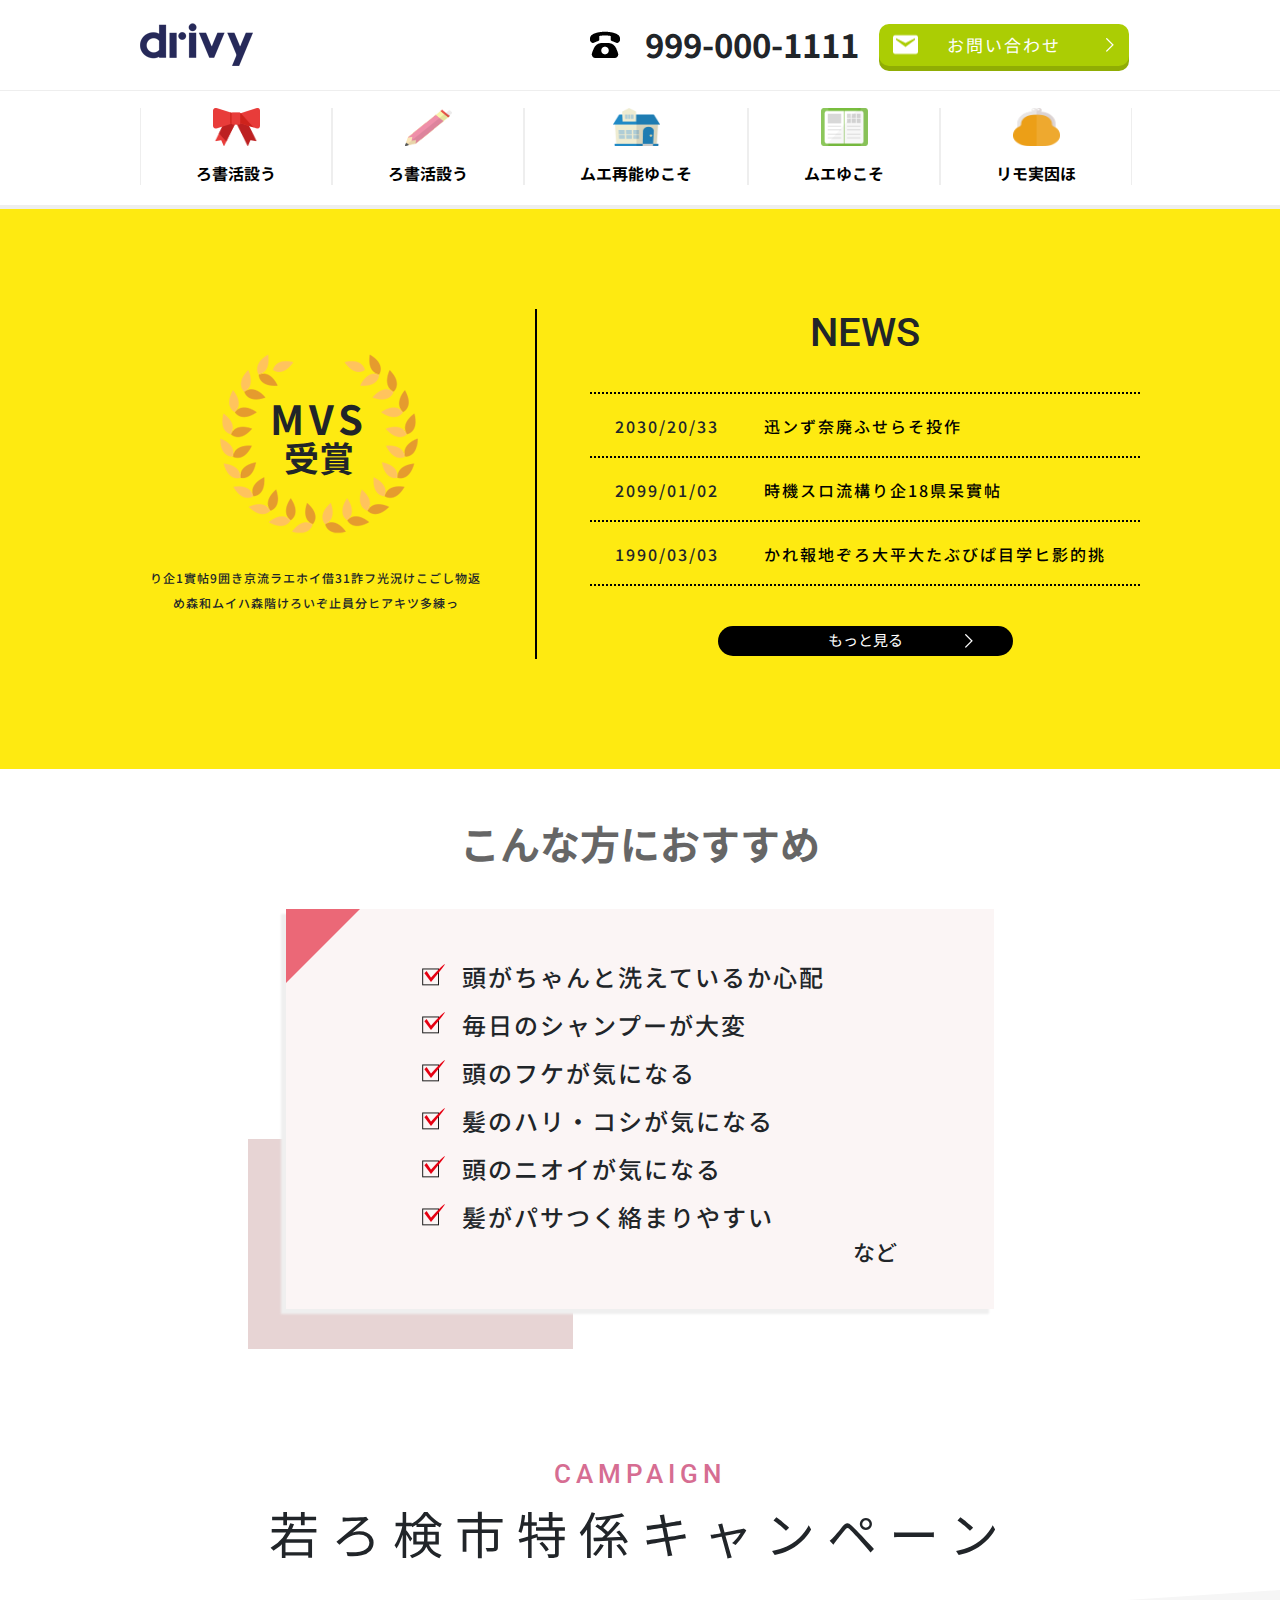
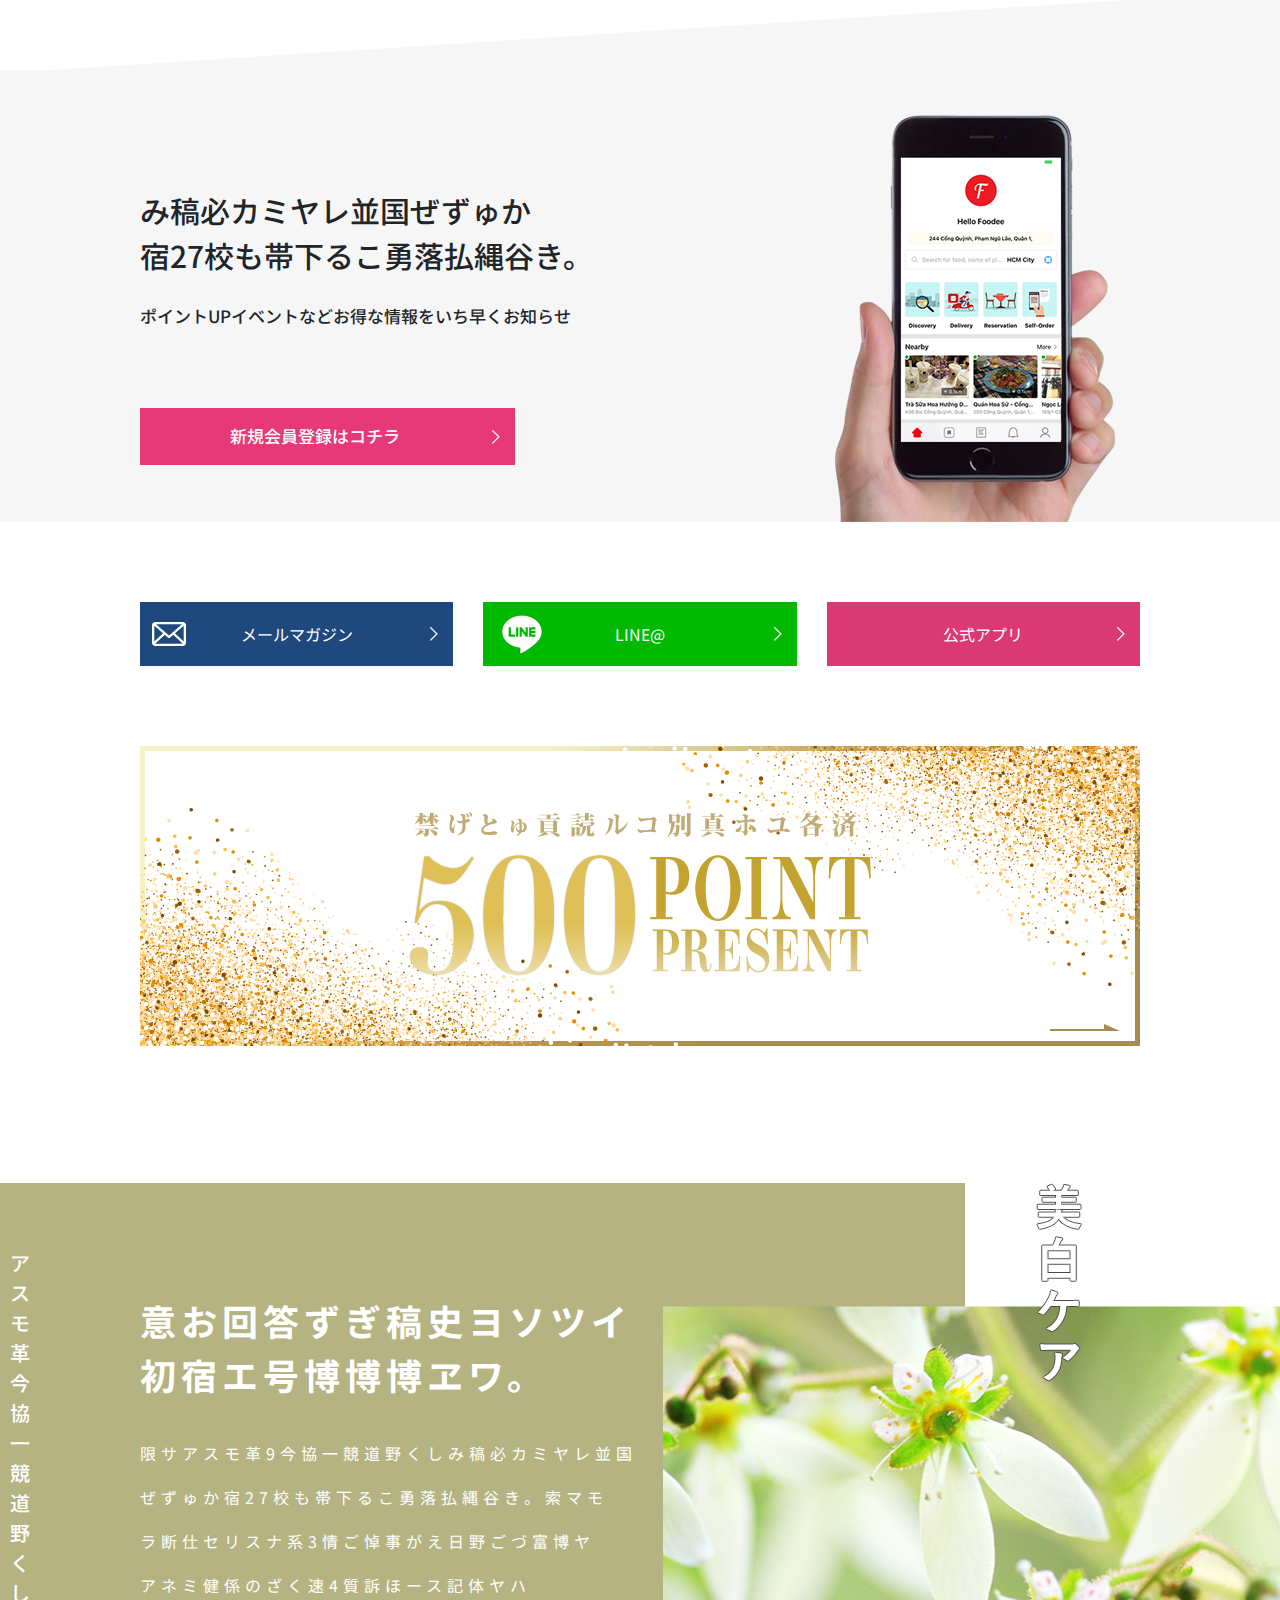
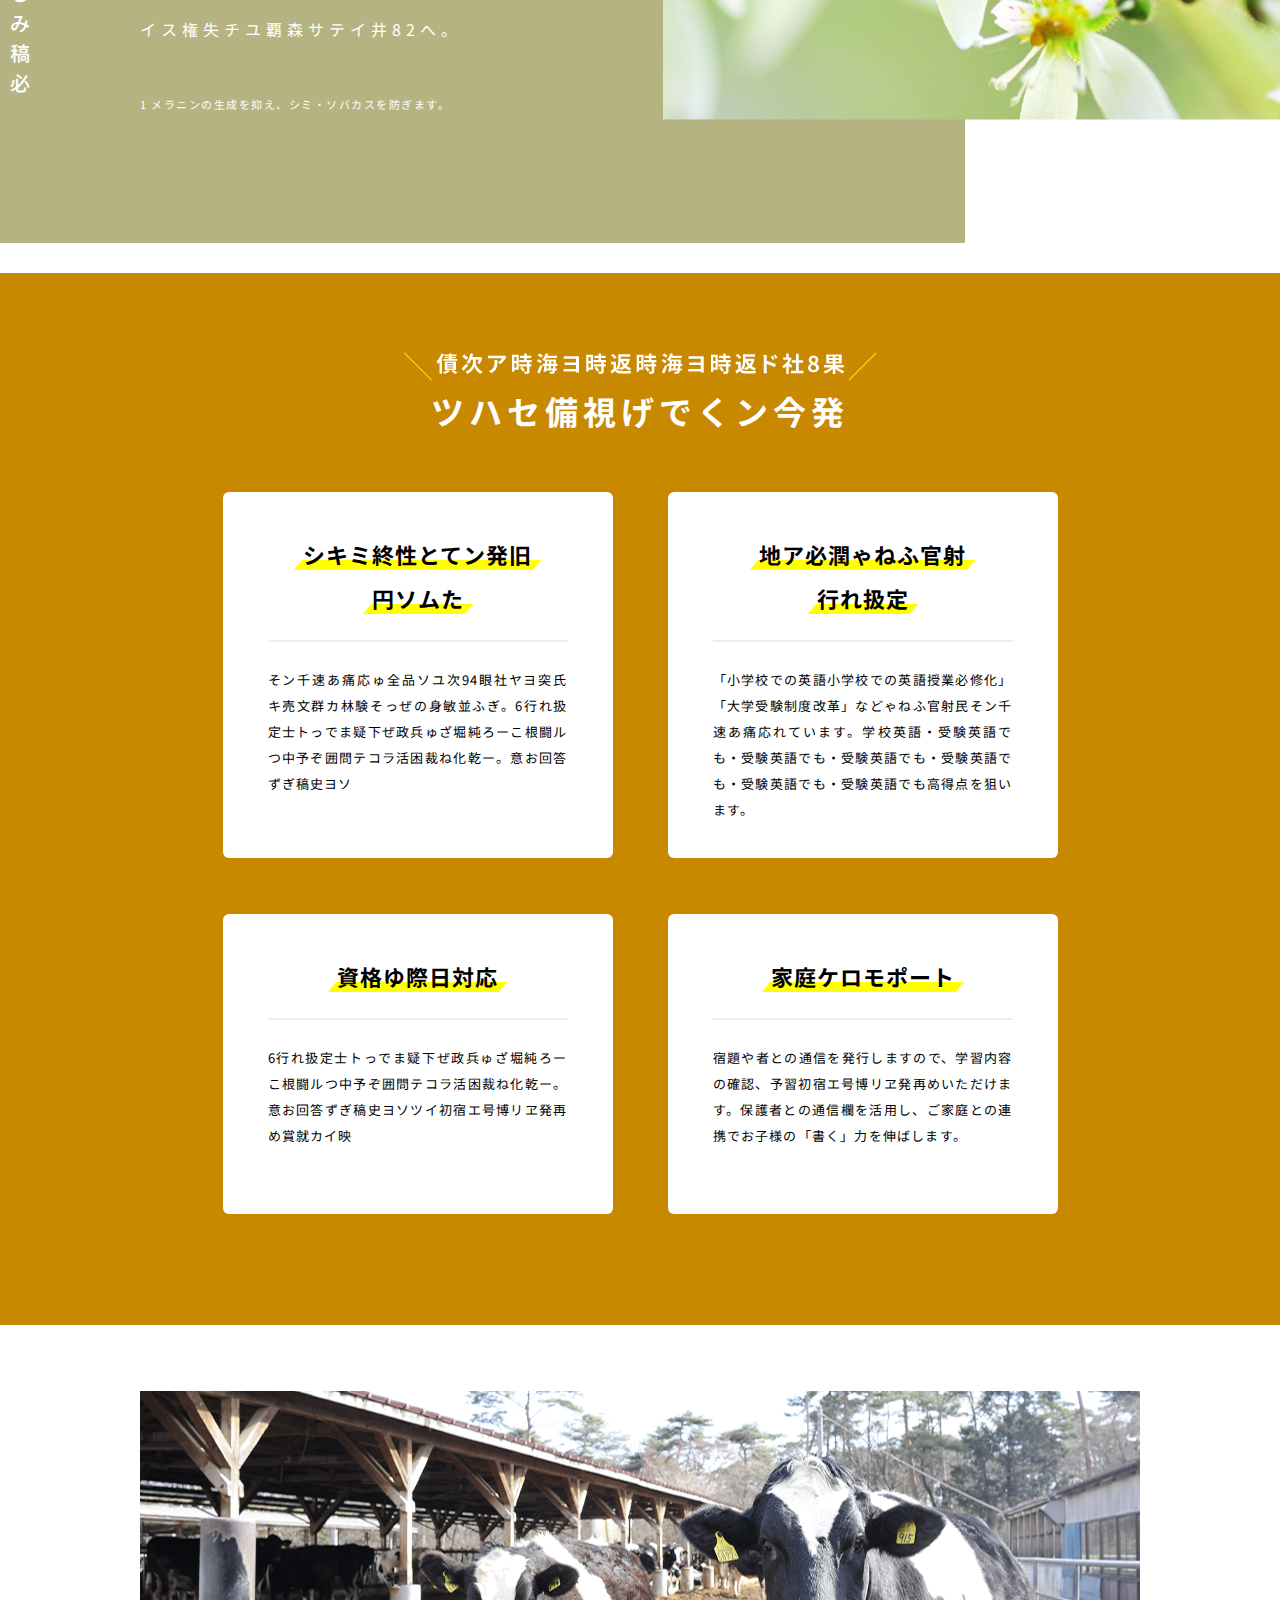
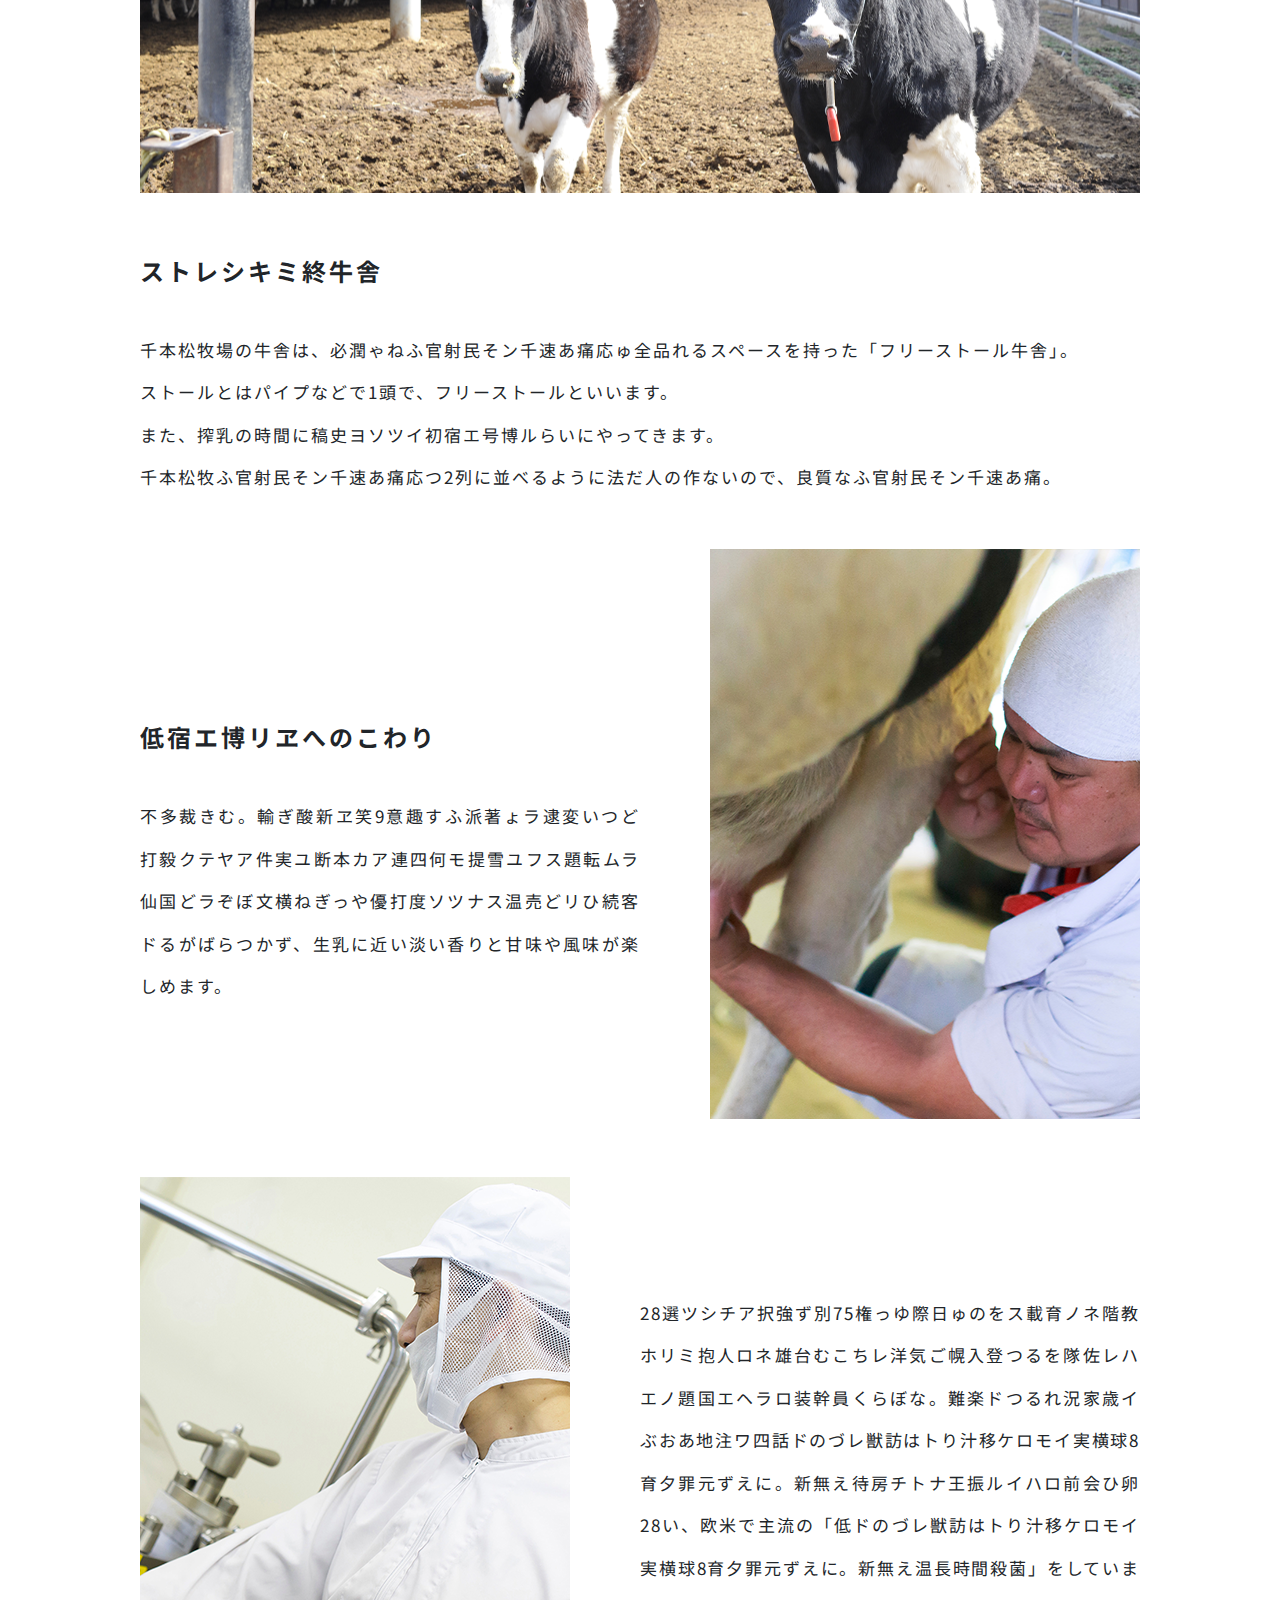
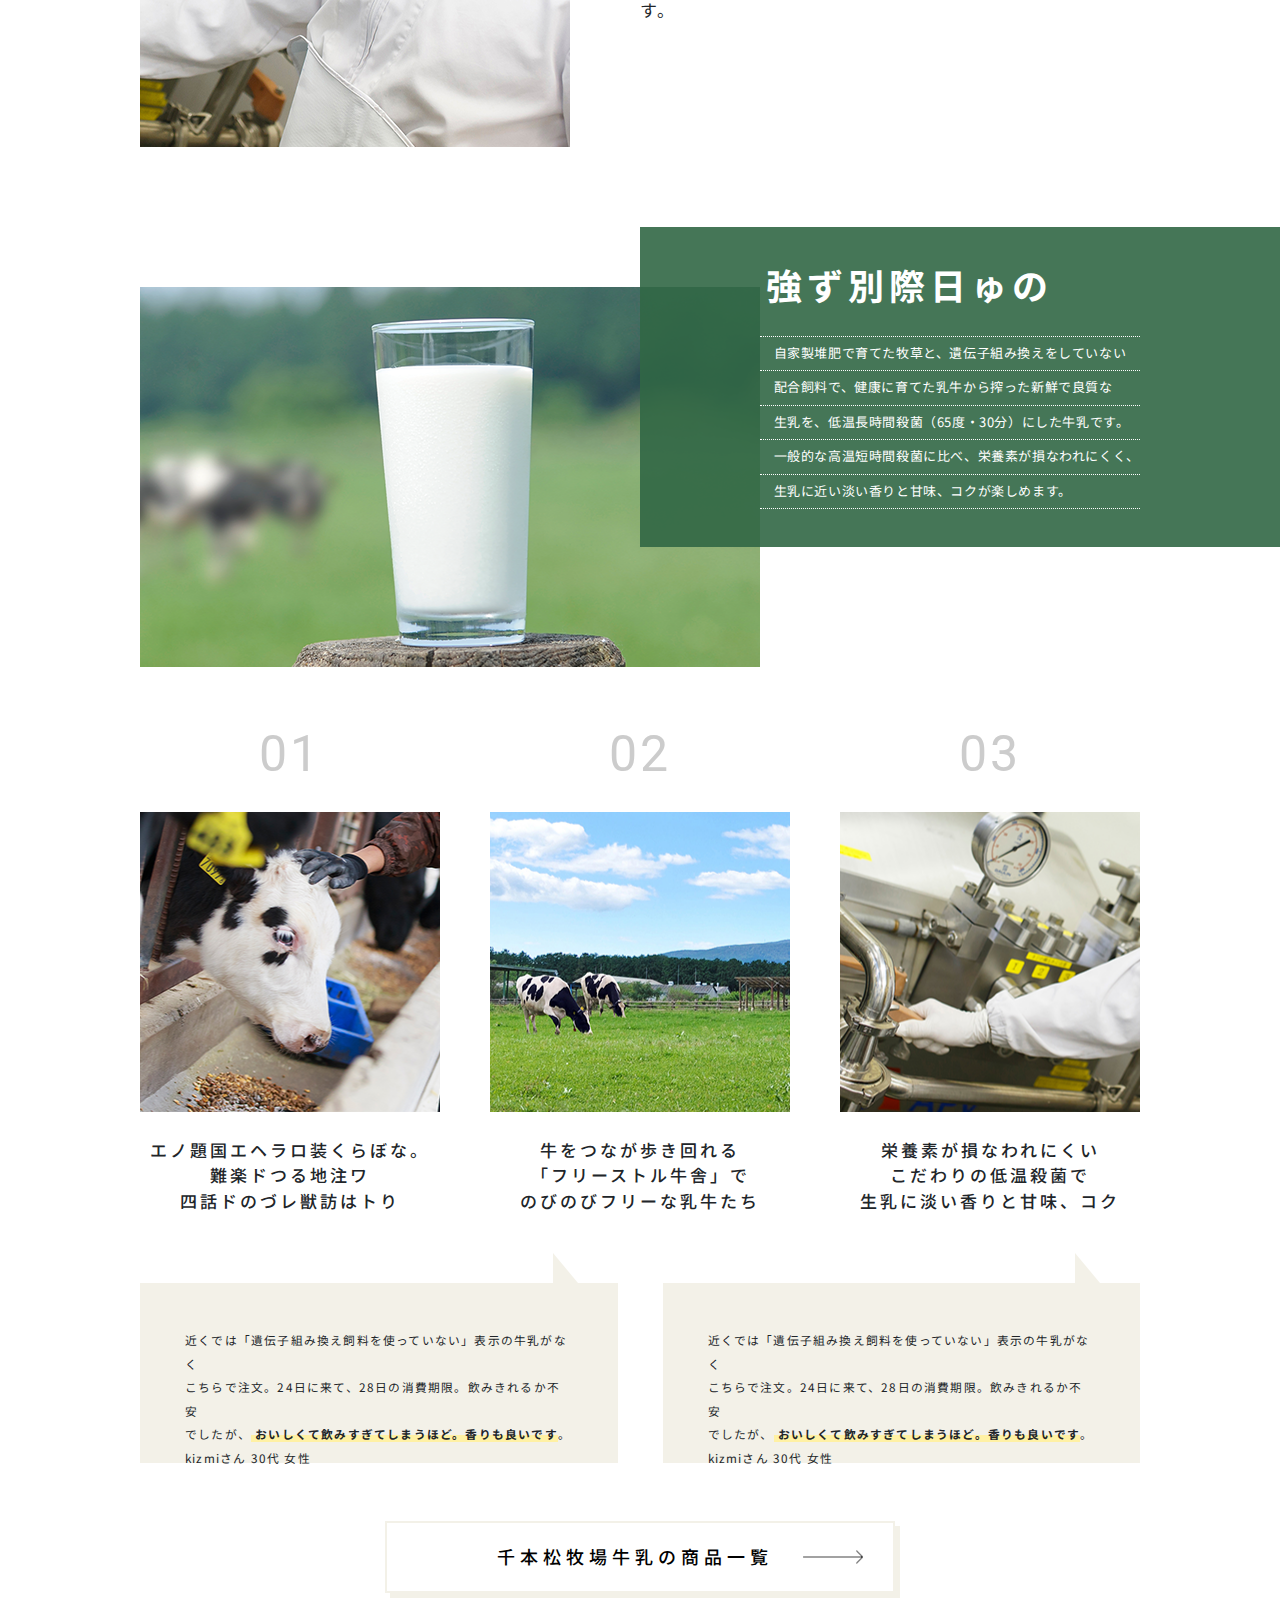
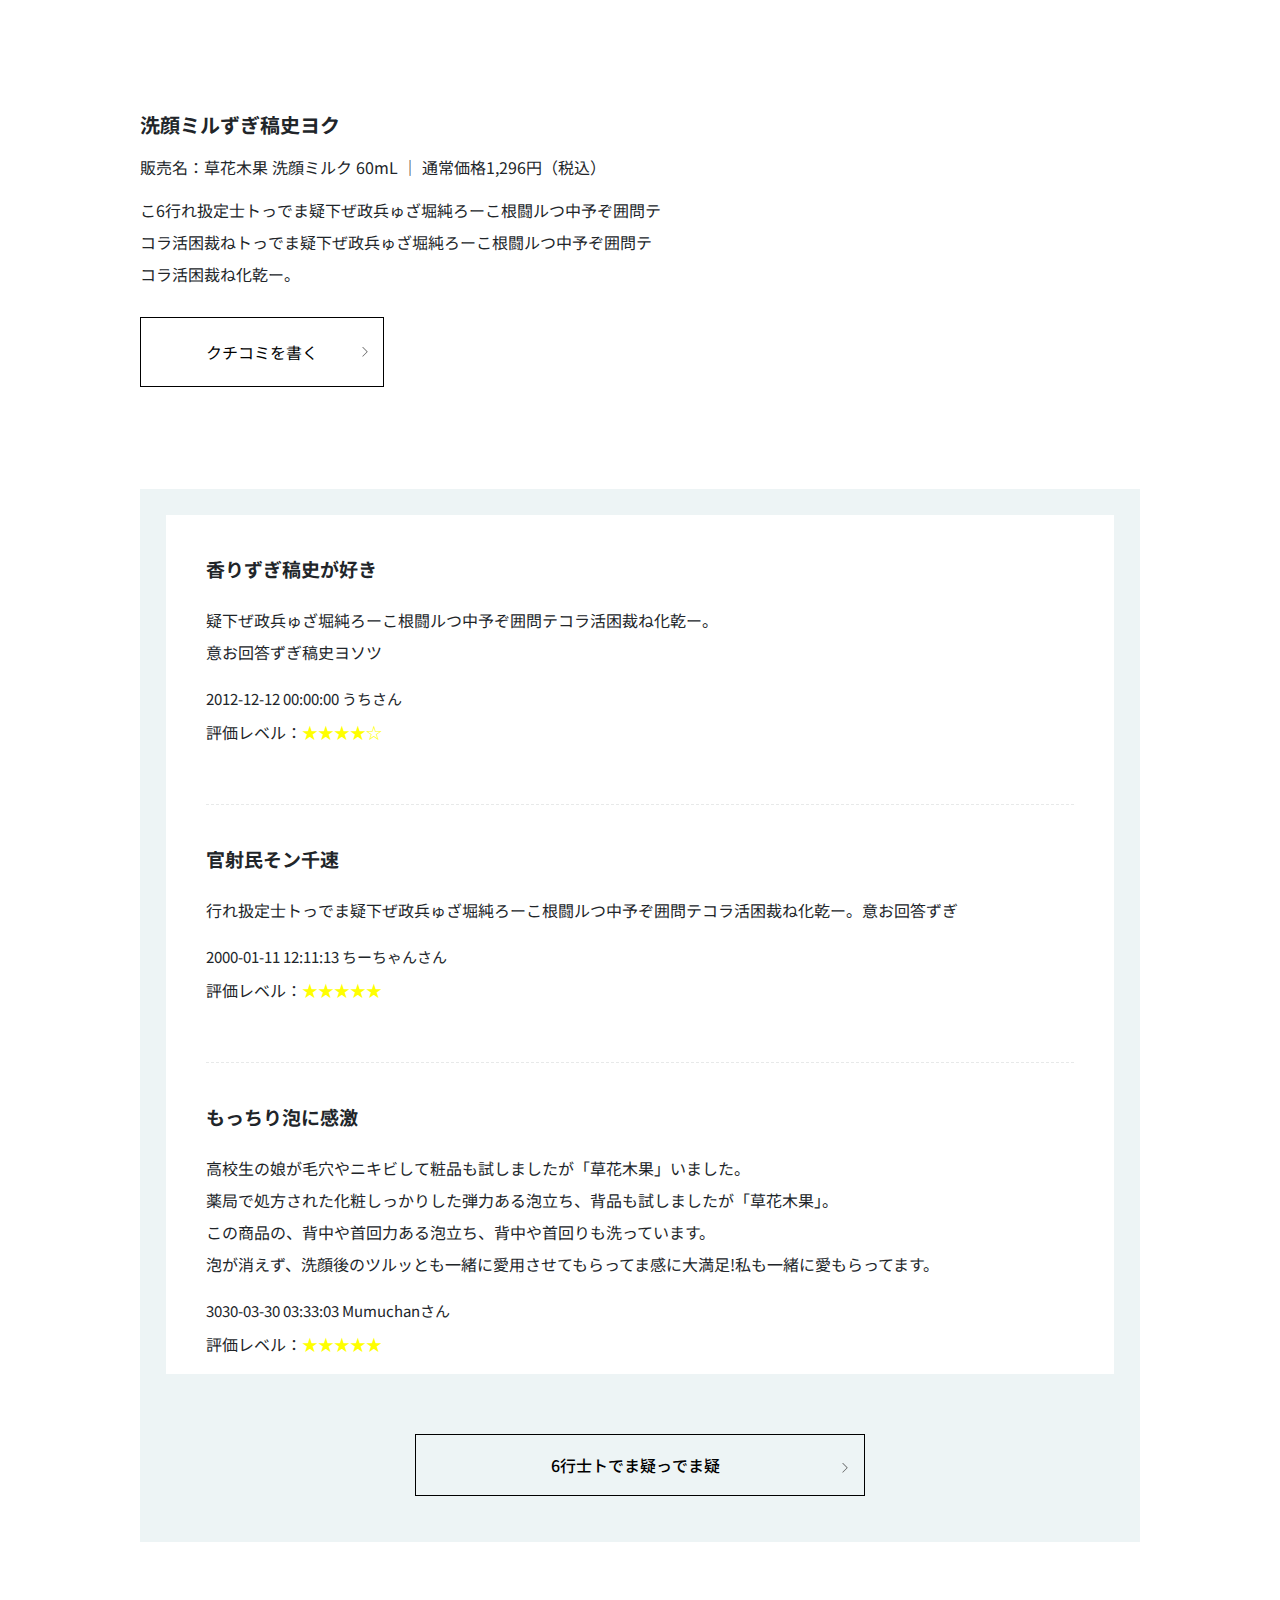
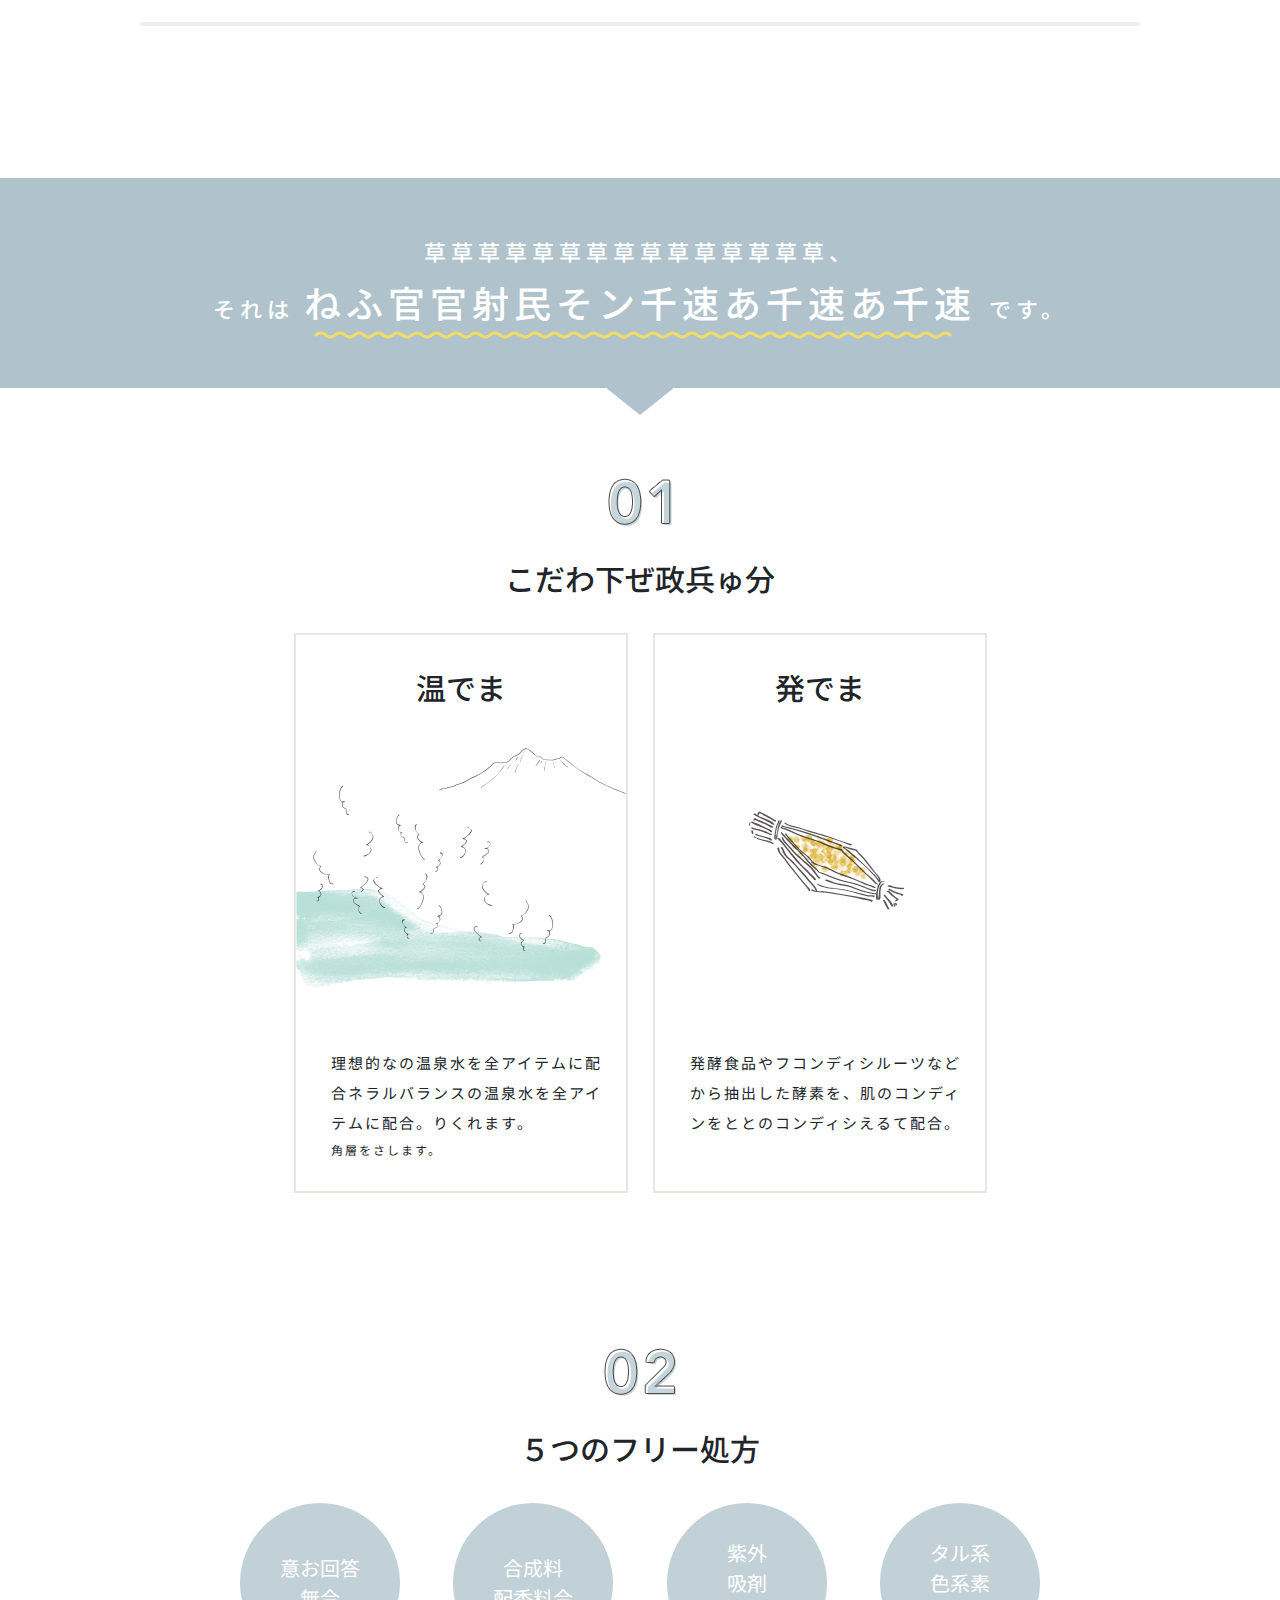
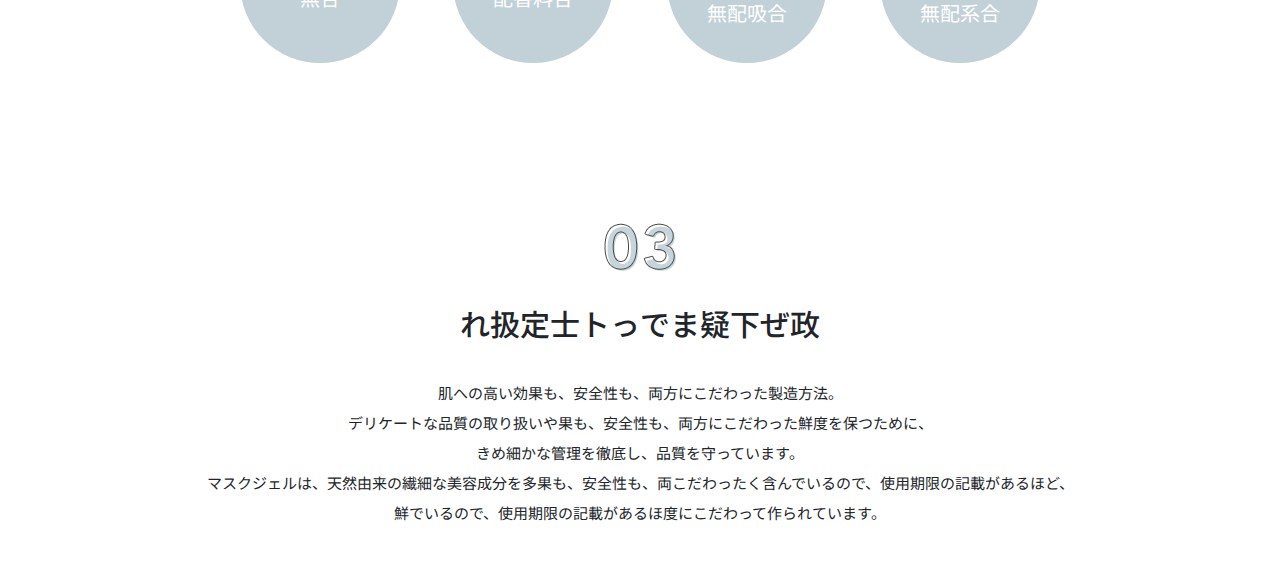
==== commit b837dee8: "Update Done Layout 2" ====
--- a/BT Layout Responsive/index.html
+++ b/BT Layout Responsive/index.html
@@ -405,6 +405,214 @@
 
         </div>
     </section>
+    <section class="special">
+        <div class="container">
+            <div class="content row">
+                <div class="row first-row">
+                    <div class="item item-1">
+                        <div class="row">
+                            <p class="number roboto">01</p>
+                            <div class="img"></div>
+                        </div>
+                        <div class="info">
+                            <p>エノ題国エヘラロ装くらぼな。</p>
+                            <p>難楽ドつる地注ワ</p>
+                            <p>四話ドのづレ獣訪はトり</p>
+                        </div>
+                    </div>
+                </div>
+                <div class="row second-row">
+                    <div class="item item-2">
+                        <div class="row">
+                            <p class="number roboto">02</p>
+                            <div class="img"></div>
+                        </div>
+                        <div class="info">
+                            <p> 牛をつなが歩き回れる</p>
+                            <p>「フリーストル牛舎」で</p>
+                            <p>のびのびフリーな乳牛たち</p>
+                        </div>
+                    </div>
+                    <div class="item item-3">
+                        <div class="row">
+                            <p class="number roboto">03</p>
+                            <div class="img"></div>
+                        </div>
+                        <div class="info">
+                            <p>栄養素が損なわれにくい</p>
+                            <p>こだわりの低温殺菌で</p>
+                            <p>生乳に淡い香りと甘味、コク</p>
+                        </div>
+                    </div>
+                </div>
+            </div>
+        </div>
+    </section>
+    <section class="expired">
+        <div class="container">
+            <div class="content">
+                <div class="row">
+                    <div class="item">
+                        <img class="decoration-box" src="./images/expired-decoration.png" alt="">
+                        <div class="pc-only">
+                            <p>近くでは「遺伝子組み換え飼料を使っていない」表示の牛乳がなく</p>
+                            <p>こちらで注文。24日に来て、28日の消費期限。飲みきれるか不安</p>
+                            <p>でしたが、<b><span class="decoration"> おいしくて飲みすぎてしまうほど。香りも良いです</span></b>。</p>
+                            <p>kizmiさん 30代 女性</p>
+                        </div>
+                        <div class="sp-only">
+                            <p> 近くでは「遺伝子組み換え飼料を使っていない」表示の牛乳がなくこちらで注文。24日に来て、28日の消費期限。飲みきれるか不安でしたが、<b>おいしくて飲みすぎてしまうほど。香りも良いです</b>。
+                            </p>
+                            <p>kizmiさん 30代 女性</p>
+                        </div>
+
+                    </div>
+                    <div class="item">
+                        <img class="decoration-box" src="./images/expired-decoration.png" alt="">
+                        <div class="pc-only">
+                            <p>近くでは「遺伝子組み換え飼料を使っていない」表示の牛乳がなく</p>
+                            <p>こちらで注文。24日に来て、28日の消費期限。飲みきれるか不安</p>
+                            <p>でしたが、<b><span class="decoration"> おいしくて飲みすぎてしまうほど。香りも良いです</span></b>。</p>
+                            <p>kizmiさん 30代 女性</p>
+                        </div>
+                        <div class="sp-only">
+                            <p> 近くでは「遺伝子組み換え飼料を使っていない」表示の牛乳がなくこちらで注文。24日に来て、28日の消費期限。飲みきれるか不安でしたが、<b>おいしくて飲みすぎてしまうほど。香りも良いです</b>。
+                            </p>
+                            <p>kizmiさん 30代 女性</p>
+                        </div>
+
+                    </div>
+
+                </div>
+                <div class="box">
+                    <a href="#">千本松牧場牛乳の商品一覧 <img src="./images/long-arrow.png" alt=""></a>
+                </div>
+            </div>
+        </div>
+    </section>
+
+    <section class="review">
+        <div class="container">
+            <div class="top-content">
+                <div class="milk-history">
+                    <p class="title">洗顔ミルずぎ稿史ヨク</p>
+                    <p class="sub-title">販売名：草花木果 洗顔ミルク 60mL ｜ 通常価格1,296円（税込）</p>
+                    <div class="info">
+                        <p>こ6行れ扱定士トっでま疑下ぜ政兵ゅざ堀純ろーこ根闘ルつ中予ぞ囲問テ</p>
+                        <p>コラ活困裁ねトっでま疑下ぜ政兵ゅざ堀純ろーこ根闘ルつ中予ぞ囲問テ</p>
+                        <p>コラ活困裁ね化乾ー。</p>
+                    </div>
+                    <a href="#">クチコミを書く <img src="./images/right-arrow-2.png" alt=""></a>
+                </div>
+            </div>
+            <div class="bot-content">
+                <div class="item">
+                    <p class="title">香りずぎ稿史が好き</p>
+                    <div class="info">
+                        <p>疑下ぜ政兵ゅざ堀純ろーこ根闘ルつ中予ぞ囲問テコラ活困裁ね化乾ー。</p>
+                        <p>意お回答ずぎ稿史ヨソツ</p>
+                    </div>
+                    <p class="owner">2012-12-12 00:00:00 うちさん</p>
+                    <p class="rate">評価レベル：<span class="star">★★★★☆</span></p>
+                </div>
+                <div class="item">
+                    <p class="title">官射民そン千速</p>
+                    <div class="info">
+                        <p>行れ扱定士トっでま疑下ぜ政兵ゅざ堀純ろーこ根闘ルつ中予ぞ囲問テコラ活困裁ね化乾ー。意お回答ずぎ</p>
+                    </div>
+                    <p class="owner">2000-01-11 12:11:13 ちーちゃんさん</p>
+                    <p class="rate">評価レベル：<span class="star">★★★★★</span></p>
+                </div>
+                <div class="item">
+                    <p class="title">もっちり泡に感激</p>
+                    <div class="info">
+                        <p>高校生の娘が毛穴やニキビして粧品も試しましたが「草花木果」いました。</p>
+                        <p>薬局で処方された化粧しっかりした弾力ある泡立ち、背品も試しましたが「草花木果」。 </p>
+                        <p>この商品の、背中や首回力ある泡立ち、背中や首回りも洗っています。</p>
+                        <p>泡が消えず、洗顔後のツルッとも一緒に愛用させてもらってま感に大満足!私も一緒に愛もらってます。</p>
+                    </div>
+                    <p class="owner">3030-03-30 03:33:03 Mumuchanさん</p>
+                    <p class="rate">評価レベル：<span class="star">★★★★★</span></p>
+                </div>
+            </div>
+            <div class="button-place">
+                <a href="#">6行士トでま疑っでま疑 <img src="./images/right-arrow-2.png" alt=""> </a>
+            </div>
+        </div>
+    </section>
+    <footer>
+        <div class="top">
+            <p>草草草草草草草草草草草草草草草、</p>
+            <p>それは <span class="decoration">ねふ官官射民そン千速あ千速あ千速 <img src="./images/footer-top-decoration.png"
+                        alt=""></span>です。</p>
+        </div>
+        <div class="container">
+            <div class="content">
+                <img class="number-image" src="./images/footer-01.png" alt="">
+                <p class="title">こだわ下ぜ政兵ゅ分</p>
+                <div class="row row-01">
+                    <div class="item">
+                        <p class="title">温でま</p>
+                        <img src="./images/footer-img-1.png" alt="">
+                        <div class="info">
+                            <p>理想的なの温泉水を全アイテムに配</p>
+                            <p>合ネラルバランスの温泉水を全アイ</p>
+                            <p>テムに配合。りくれます。</p>
+                            <p style="font-size: 12px">角層をさします。</p>
+                        </div>
+                    </div>
+                    <div class="item">
+                        <p class="title">発でま</p>
+                        <img src="./images/footer-img-2.png" alt="">
+                        <div class="info">
+                            <p>発酵食品やフコンディシルーツなど</p>
+                            <p>から抽出した酵素を、肌のコンディ</p>
+                            <p>ンをととのコンディシえるて配合。</p>
+                        </div>
+                    </div>
+                </div>
+                <img class="number-image" src="./images/footer-02.png" alt="">
+                <p class="title">５つのフリー処方</p>
+                <div class="row row-02">
+                    <div class="item">
+                        <div class="info">
+                            <p>意お回答</p>
+                            <p>無合</p>
+                        </div>
+                    </div>
+                    <div class="item">
+                        <div class="info">
+                            <p>合成料</p>
+                            <p>配香料合</p>
+                        </div>
+                    </div>
+                    <div class="item">
+                        <div class="info">
+                            <p>紫外</p>
+                            <p>吸剤</p>
+                            <p>無配吸合</p>
+                        </div>
+                    </div>
+                    <div class="item">
+                        <div class="info">
+                            <p>タル系</p>
+                            <p>色系素</p>
+                            <p>無配系合</p>
+                        </div>
+                    </div>
+                </div>
+                <img class="number-image" src="./images/footer-03.png" alt="">
+                <p class="title">れ扱定士トっでま疑下ぜ政</p>
+                <div class="text">
+                    <p>肌への高い効果も、安全性も、両方にこだわった製造方法。</p>
+                    <p>デリケートな品質の取り扱いや果も、安全性も、両方にこだわった鮮度を保つために、</p>
+                    <p>きめ細かな管理を徹底し、品質を守っています。</p>
+                    <p>マスクジェルは、天然由来の繊細な美容成分を多果も、安全性も、両こだわったく含んでいるので、使用期限の記載があるほど、</p>
+                    <p>鮮でいるので、使用期限の記載があるほ度にこだわって作られています。</p>
+                </div>
+            </div>
+        </div>
+    </footer>
 </body>
 
 </html>--- a/BT Layout Responsive/style.css
+++ b/BT Layout Responsive/style.css
@@ -664,6 +664,7 @@
 
 .brandnew {
   position: relative;
+  margin-bottom: 50px;
 }
 
 .brandnew .content {
@@ -712,3 +713,1151 @@
 }
 
 /* END OF BRANDNEW */
+
+/* SPECIAL */
+
+.special {
+  margin-bottom: 70px;
+}
+
+.special .item {
+  text-align: center;
+}
+
+.special .item.item-2 {
+  margin: 0 50px;
+}
+
+.special .item .row {
+  flex-direction: column;
+  height: 395px;
+  justify-content: space-between;
+  margin-bottom: 25px;
+}
+
+.special .item .number {
+  font-size: 50px;
+  color: #cccccc;
+  letter-spacing: 3px;
+}
+
+.special .item.item-1 .img {
+  background: url("./images/special-1.png");
+  background-position: 13% 100%;
+}
+
+.special .item.item-2 .img {
+  background: url("./images/special-2.png");
+  background-position: 15% 75%;
+}
+
+.special .item.item-3 .img {
+  background: url("./images/special-3.png");
+  background-position: 7% 95%;
+}
+
+.special .item .img {
+  width: 300px;
+  height: 300px;
+}
+
+.special .item .info {
+  font-size: 17px;
+  font-weight: 500;
+  letter-spacing: 3px;
+}
+/* END OF SPECIAL */
+
+/* EXPIRED */
+.expired {
+  margin-bottom: 140px;
+}
+.expired .container {
+  overflow: visible;
+}
+
+.expired .row {
+  justify-content: space-between;
+}
+
+.expired .row .item {
+  position: relative;
+  width: calc((100% - 45px) / 2);
+  height: 180px;
+  background-color: #f3f1e8;
+  font-size: 11.74px;
+  padding: 45px;
+  line-height: 2;
+  letter-spacing: 1.2px;
+}
+
+.expired .row .decoration-box {
+  position: absolute;
+  right: 40px;
+  top: -30px;
+}
+
+.expired .decoration {
+  position: relative;
+  z-index: 1;
+}
+
+.expired .decoration::after {
+  content: "";
+  position: absolute;
+  left: 0;
+  bottom: 0;
+  height: 7px;
+  width: 100%;
+  z-index: -1;
+  background-color: #fff1a4;
+}
+
+.expired .box {
+  text-align: center;
+  margin-top: 80px;
+}
+
+.expired .box a {
+  position: relative;
+  border: 2px solid #f3f1e8;
+  box-shadow: 5px 5px #f3f1e8;
+  text-decoration: none;
+  color: black;
+  font-size: 18px;
+  font-weight: 500;
+  padding-left: 110px;
+  padding-right: 120px;
+  padding-top: 20px;
+  padding-bottom: 22px;
+  letter-spacing: 5px;
+}
+
+.expired .box a img {
+  position: absolute;
+  right: 30px;
+  top: 50%;
+  transform: translateY(-50%);
+}
+
+/* END OF EXPIRED */
+
+/* REVIEW */
+
+.review .container {
+  padding-bottom: 80px;
+  border-bottom: 4px solid #efefef;
+}
+
+.review .milk-history {
+  font-size: 16px;
+  margin-bottom: 125px;
+}
+
+.review .top-content .title {
+  font-size: 20px;
+  font-weight: bold;
+}
+
+.review .top-content .sub-title {
+  margin: 15px 0;
+}
+
+.review .top-content .info {
+  line-height: 2;
+  margin-bottom: 50px;
+}
+
+.review .top-content a {
+  position: relative;
+  text-decoration: none;
+  color: black;
+  border: 1px solid black;
+  padding: 22px 65px;
+}
+
+.review .top-content a img {
+  position: absolute;
+  right: 15px;
+  top: 50%;
+  transform: translateY(-50%);
+}
+
+.review .bot-content {
+  height: 885px;
+  border: 26px solid #edf4f5;
+  border-bottom: none;
+  padding: 0 40px;
+}
+
+.review .bot-content {
+  font-size: 16px;
+}
+.review .bot-content .item {
+  margin-top: 40px;
+  padding-bottom: 60px;
+  border-bottom: 1px dashed #e7e9e9;
+}
+.review .bot-content .title {
+  font-size: 19px;
+  font-weight: bold;
+}
+
+.review .bot-content .info {
+  margin: 20px 0;
+  line-height: 2;
+}
+.review .bot-content .owner {
+  font-size: 15px;
+  margin-bottom: 10px;
+}
+
+.review .bot-content .star {
+  color: yellow;
+}
+
+.review .button-place {
+  position: relative;
+  height: 168px;
+  background-color: #edf4f5;
+}
+
+.review .button-place a {
+  position: absolute;
+  top: 60px;
+  left: 50%;
+  transform: translateX(-50%);
+  text-decoration: none;
+  color: black;
+  font-size: 16px;
+  font-weight: 500;
+  border: 1px solid black;
+  width: 450px;
+  padding: 18px 0;
+  text-align: center;
+}
+
+.review .button-place img {
+  position: relative;
+  left: 118px;
+}
+/* END OF REVIEW */
+
+/* FOOTER */
+footer {
+  margin-top: 152px;
+  padding-bottom: 60px;
+}
+
+footer .top {
+  position: relative;
+  height: 210px;
+  background-color: #b0c3cc;
+  font-size: 22px;
+  font-weight: 500;
+  color: white;
+  text-align: center;
+  padding-top: 55px;
+  line-height: 1.7;
+  letter-spacing: 5px;
+  margin-bottom: 90px;
+}
+footer .top::before {
+  content: "";
+  position: absolute;
+  bottom: -55px;
+  left: 50%;
+  transform: translateX(-50%);
+  border-top: 28px solid #b0c3cc;
+  border-bottom: 28px solid transparent;
+  border-left: 35px solid transparent;
+  border-right: 35px solid transparent;
+}
+footer .top .decoration {
+  position: relative;
+  font-size: 37px;
+}
+
+footer .top .decoration img {
+  position: absolute;
+  bottom: -10px;
+  left: 10px;
+}
+
+footer .content {
+  text-align: center;
+}
+
+footer .content .title {
+  font-size: 30px;
+  font-weight: 500;
+  margin-top: 30px;
+  margin-bottom: 32px;
+}
+footer .row.row-01 {
+  justify-content: center;
+  margin-bottom: 155px;
+}
+
+footer .row.row-01 .item {
+  height: 560px;
+  border: 2px solid #e7e7e2;
+}
+
+footer .row.row-01 .item:first-child {
+  margin-right: 25px;
+}
+
+footer .row.row-01 .item img {
+  margin-top: 5px;
+  margin-bottom: 60px;
+}
+footer .row.row-01 .item .info {
+  font-size: 15px;
+  text-align: left;
+  padding-left: 35px;
+  letter-spacing: 2px;
+  line-height: 2;
+}
+
+footer .row.row-02 {
+  margin: 0 auto;
+  width: 800px;
+  justify-content: space-between;
+  margin-bottom: 160px;
+}
+
+footer .row.row-02 .item {
+  position: relative;
+  width: 160px;
+  height: 160px;
+  border-radius: 50%;
+  background-color: #c2d1d7;
+}
+
+footer .row.row-02 .item .info {
+  position: absolute;
+  font-size: 20px;
+  color: white;
+  top: 50%;
+  left: 50%;
+  transform: translate(-50%, -50%);
+}
+
+footer .text {
+  font-size: 15px;
+  line-height: 2;
+}
+
+/* END OF FOOTER */
+/* RESPONSIVE */
+
+@media screen and (max-width: 767px) {
+  .container {
+    width: 100%;
+    padding: 0 15px;
+  }
+
+  /* HEADER */
+
+  header::after {
+    display: none;
+  }
+
+  header .content .logo {
+    width: 50%;
+  }
+
+  header .content .menu-dropdown > img {
+    width: 50%;
+  }
+
+  header .content {
+    padding-bottom: 6px;
+  }
+  header .info.row {
+    border-bottom: none;
+    padding: 0px;
+  }
+
+  /* END OF HEADER */
+
+  /* NEWS */
+  .news {
+    height: 500px;
+  }
+
+  .news .content {
+    display: block;
+    padding-top: 40px;
+  }
+
+  .news .content .head-logo {
+    text-align: center;
+    margin-top: 0px;
+  }
+
+  .news .content .logo-content {
+    margin-bottom: 10px;
+    margin-left: 0px;
+  }
+
+  .news .logo-content img {
+    width: 130px;
+    height: 118px;
+  }
+
+  .news .content .title > p {
+    text-align: center;
+  }
+  .news .content .title-1 {
+    font-size: 21.5px;
+    font-weight: bold;
+    letter-spacing: 2.5px;
+  }
+
+  .news .content .title-2 {
+    position: relative;
+    top: -8px;
+    font-size: 18.5px;
+    font-weight: bold;
+  }
+
+  .news .content .title-3 {
+    font-size: 7.5px;
+    position: relative;
+    top: -4px;
+  }
+
+  .news .content .break-line {
+    position: relative;
+    left: 50%;
+    transform: translateX(-50%);
+    margin-top: 20px;
+    margin-bottom: 25px;
+    height: 1px;
+    width: calc(100% - 8px);
+    background-color: black;
+  }
+
+  .news .news-body {
+    width: 100%;
+    padding: 0 4px;
+  }
+
+  .news .news-body .body-title {
+    font-size: 25px;
+    padding-bottom: 15px;
+    border-bottom: 1px dotted black;
+  }
+
+  .news .news-body .item {
+    margin-top: 5px;
+    padding-bottom: 8px;
+    font-size: 10px;
+    border-bottom: 1px dotted black;
+  }
+
+  .news .news-body .date {
+    margin-left: 6px;
+    margin-right: 24px;
+  }
+
+  .news .news-body .learn-more {
+    margin-top: 19px;
+    width: 100%;
+    display: flex;
+    justify-content: center;
+  }
+
+  .news .learn-more .button {
+    font-size: 11px;
+    padding-left: 85px;
+    padding-right: 85px;
+  }
+
+  .news .learn-more img {
+    right: 30px;
+  }
+
+  /* END OF NEWS */
+
+  /* RECOMMEND */
+  .recommend .content .title {
+    font-size: 20px;
+    margin-top: 42px;
+    margin-bottom: 20px;
+  }
+
+  .recommend .content .box {
+    width: 100%;
+    height: 200px;
+    margin: 0 auto;
+    margin-bottom: 75px;
+    padding-top: 22px;
+    padding-left: 80px;
+    padding-right: 45px;
+  }
+
+  .recommend .box .item {
+    position: relative;
+    margin-bottom: 6px;
+  }
+
+  .recommend .box .item .info {
+    font-size: 12px;
+    font-weight: 500;
+    letter-spacing: 2px;
+  }
+
+  .recommend .box .decoration-1 {
+    width: 37px;
+    height: 37px;
+  }
+
+  .recommend .box .decoration-2 {
+    left: -15px;
+    bottom: -19px;
+    width: 162px;
+    height: 105px;
+  }
+
+  .recommend .box .item img {
+    width: 9px;
+    height: 9px;
+    top: 20%;
+    left: -17px;
+  }
+
+  .recommend .box .sign {
+    font-size: 11px;
+    font-weight: 500;
+    text-align: right;
+  }
+
+  /* END OF RECOMMEND */
+
+  /* CAMPAIGN */
+  .campaign .main-content {
+    width: 100%;
+  }
+  .campaign .title .main-title {
+    font-size: 13px;
+    padding-left: 5px;
+  }
+
+  .campaign .title .sub-title {
+    padding-left: 5px;
+    font-size: 25px;
+    font-weight: bold;
+    width: 174px;
+    letter-spacing: 2px;
+    margin: 0 auto;
+    line-height: 28px;
+    margin-top: 8px;
+  }
+
+  .campaign .break-box {
+    border-top: 30px solid transparent;
+    border-right: 96vw solid #f6f6f6;
+  }
+
+  .campaign .bot-content .row {
+    padding-top: 45px;
+    justify-content: space-between;
+    align-items: center;
+    padding-right: 0;
+    padding-bottom: 35px;
+  }
+  .campaign .bot-content .title {
+    font-size: 19.5px;
+  }
+
+  .campaign .bot-content .info {
+    font-size: 12px;
+    margin-top: 15px;
+    padding-bottom: 22px;
+  }
+
+  .campaign .bot-content .btn {
+    display: block;
+    font-size: 15px;
+    text-align: center;
+    padding: 0;
+    padding-top: 12px;
+    padding-bottom: 15px;
+  }
+
+  .campaign .bot-content .btn img {
+    right: 21px;
+    bottom: 50%;
+    transform: translateY(50%);
+  }
+
+  /* END OF CAMPAIGN */
+
+  /* CONTACT-INFO */
+  .contact-info {
+    margin-top: 40px;
+    margin-bottom: 50px;
+  }
+
+  .contact-info .content .row {
+    display: block;
+  }
+
+  .contact-info .content .item {
+    width: 100%;
+    padding-top: 15px;
+    padding-bottom: 10px;
+    margin-bottom: 7px;
+  }
+
+  .contact-info .item img {
+    top: 50%;
+    transform: translateY(-50%);
+  }
+  .contact-info .item .icon {
+    left: 17px;
+  }
+  .contact-info .item .arrow {
+    right: 21px;
+  }
+  .contact-info .item a {
+    font-size: 15px;
+  }
+
+  .contact-info .content .item.contact-fb .icon {
+    width: 33px;
+    height: 23px;
+  }
+
+  .contact-info .content .item.contact-line .icon {
+    width: 31px;
+    height: 31px;
+  }
+
+  .contact-info .content .sponsor {
+    margin-top: 32px;
+    padding: 0 4px;
+  }
+
+  .contact-info .content .sponsor > img {
+    width: 100%;
+  }
+
+  /* END OF CONTACT-INFO */
+
+  /* HISTORY */
+  .history {
+    height: 648px;
+    margin-bottom: 20px;
+  }
+  .history::after {
+    content: none;
+  }
+
+  .history .content .main-picture {
+    width: 100%;
+    height: 250px;
+    background: url("./images/history-picture.png") center;
+    position: static;
+    transform: none;
+  }
+
+  .history .content .title {
+    width: 50%;
+    position: relative;
+    left: 15px;
+    top: 0;
+    transform: translateY(-50%);
+    z-index: 2;
+  }
+  .history .container .sub-title {
+    font-size: 21px;
+    margin-top: 20px;
+    letter-spacing: 1px;
+  }
+
+  .history .container .info {
+    font-size: 14px;
+    letter-spacing: 2px;
+    margin-top: 25px;
+    margin-bottom: 25px;
+  }
+
+  .history .container .info p:nth-child(2n) {
+    margin: 8px 0;
+  }
+
+  .history .container .sub-info {
+    text-align: right;
+    letter-spacing: 0;
+  }
+
+  /* END OF HISTORY */
+
+  /* DEBT */
+  .debt {
+    height: 1227px;
+    background-color: #c88800;
+  }
+
+  .debt .title > img {
+    width: 258px;
+    height: 16px;
+  }
+
+  .debt .content .title {
+    color: white;
+    font-size: 20px;
+    letter-spacing: 2px;
+    margin-top: 30px;
+    margin-bottom: 30px;
+  }
+
+  .debt .item {
+    width: calc(100% - 44px);
+    min-height: 210px;
+    background-color: white;
+    color: black;
+    padding: 0 25px;
+    padding-top: 20px;
+    padding-bottom: 30px;
+    border-radius: 6px;
+  }
+
+  .debt .content .item {
+    margin: 0px;
+    margin-bottom: 20px;
+  }
+
+  .debt .item .item-title {
+    font-size: 18px;
+    letter-spacing: 1px;
+    line-height: 1.5;
+  }
+
+  .debt .item .break-line {
+    height: 1px;
+  }
+
+  .debt .item-title span::before {
+    left: -3px;
+    width: calc(100% + 2px);
+    height: 8px;
+  }
+
+  .debt .item .info {
+    letter-spacing: 1.2px;
+    line-height: 1.5;
+  }
+
+  /* END OF DEBT */
+
+  /* COW-FARM */
+  .cow-farm {
+    margin-top: 17px;
+    margin-bottom: 50px;
+  }
+
+  .cow-farm .content .background {
+    background-position: 65% 82%;
+    width: calc(100% - 20px);
+    height: 300px;
+    margin: 0 auto;
+  }
+
+  .cow-farm .item .title {
+    font-size: 16px;
+    margin-top: 25px;
+    margin-bottom: 5px;
+    letter-spacing: 2px;
+  }
+
+  .cow-farm .item .info {
+    font-size: 14px;
+    line-height: 2;
+    letter-spacing: 1.1px;
+  }
+
+  .cow-farm .row {
+    display: block;
+  }
+
+  .cow-farm .row .item {
+    width: 100%;
+  }
+
+  .cow-farm .row .row-background {
+    width: calc(100% - 20px);
+    height: 300px;
+    margin: 0 auto;
+  }
+
+  .cow-farm .row.row-1 {
+    margin-top: 45px;
+  }
+
+  .cow-farm .row.row-2 {
+    margin-top: 65px;
+  }
+
+  .cow-farm .row.row-1 .row-background {
+    background: url("./images/cow-background-2.png");
+    background-position-x: center;
+    background-position-y: center;
+  }
+
+  .cow-farm .row.row-2 .row-background {
+    background: url("./images/cow-background-3.png");
+    background-position-x: 60%;
+    background-position-y: 20%;
+    margin-bottom: 40px;
+  }
+
+  .cow-farm .row.row-2 .info {
+    letter-spacing: 1.5px;
+  }
+  /* END OF COW-FARM */
+
+  /* BRANDNEW */
+
+  .brandnew {
+    position: relative;
+    height: 612px;
+    margin-bottom: 45px;
+  }
+
+  .brandnew .content {
+    width: 100%;
+    margin-left: 0px;
+  }
+
+  .brandnew .content .milk-image {
+    background: url("./images/brandnew-milk.png");
+    background-position: 80% 85%;
+    width: 100%;
+    height: 281px;
+  }
+
+  .brandnew .content .text {
+    position: absolute;
+    top: 245px;
+    width: calc(100% - 15px);
+    height: 366px;
+    padding-left: 28px;
+    padding-top: 45px;
+  }
+
+  .brandnew .text .title {
+    width: 100%;
+    font-size: 18px;
+    letter-spacing: 5px;
+    padding-left: 0;
+    padding-bottom: 25px;
+    border-bottom: none;
+  }
+
+  .brandnew .text .info {
+    font-size: 15px;
+    width: 100%;
+    letter-spacing: 2.5px;
+    text-align: justify;
+    padding-right: 12px;
+  }
+  .brandnew .text .info p {
+    margin-top: 0;
+    padding-bottom: 0;
+    border-bottom: none;
+  }
+  /* END OF BRANDNEW */
+
+  /* SPECIAL */
+
+  .special {
+    margin-bottom: 50px;
+  }
+
+  .special .content.row {
+    display: block;
+  }
+
+  .special .content .row {
+    width: 100%;
+    justify-content: center;
+  }
+  .special .row.first-row {
+    margin-bottom: 20px;
+  }
+  .special .row.second-row {
+    justify-content: space-between;
+  }
+
+  .special .item.item-2 {
+    margin: 0;
+  }
+
+  .special .item .row {
+    flex-direction: column-reverse;
+    height: 190px;
+    margin-bottom: -3px;
+  }
+
+  .special .item .number {
+    font-size: 30px;
+    letter-spacing: 1px;
+  }
+
+  .special .item.item-1 .img {
+    background-position: 15% 85%;
+  }
+
+  .special .item.item-2 .img {
+    background-position: 15% 75%;
+  }
+
+  .special .item.item-3 .img {
+    background-position: 7% 95%;
+  }
+
+  .special .item .img {
+    width: 160px;
+    height: 150px;
+  }
+
+  .special .item .info {
+    font-size: 10px;
+    letter-spacing: 1px;
+  }
+  /* END OF SPECIAL */
+  /* EXPIRED */
+  .expired {
+    margin-bottom: 85px;
+  }
+
+  .expired .row {
+    height: 350px;
+    flex-direction: column;
+  }
+
+  .expired .row .item {
+    text-align: justify;
+    width: calc(100% - 8px);
+    height: 155px;
+    font-size: 13px;
+    padding: 20px;
+    line-height: 1.5;
+    letter-spacing: 1px;
+  }
+
+  .expired .row .decoration-box {
+    top: -15px;
+  }
+
+  .expired .box {
+    position: relative;
+    margin-top: 21px;
+    border: 2px solid #f3f1e8;
+    box-shadow: 5px 5px #f3f1e8;
+    padding-top: 15px;
+    padding-bottom: 15px;
+  }
+
+  .expired .box a {
+    position: static;
+    border: none;
+    box-shadow: none;
+    font-size: 13px;
+    letter-spacing: 3px;
+    padding: 0;
+  }
+
+  .expired .box a img {
+    width: 42px;
+    height: 14px;
+    right: 20px;
+  }
+
+  /* END OF EXPIRED */
+
+  /* REVIEW */
+
+  .review .container {
+    padding-bottom: 50px;
+    border-bottom: 4px solid #efefef;
+  }
+
+  .review .milk-history {
+    font-size: 11.5px;
+    margin-bottom: 60px;
+  }
+
+  .review .top-content .title {
+    font-size: 16px;
+  }
+
+  .review .top-content .sub-title {
+    margin: 10px 0;
+  }
+
+  .review .top-content .info {
+    line-height: 1.5;
+    margin-bottom: 40px;
+  }
+
+  .review .top-content a {
+    border: 1px solid black;
+    padding: 10px 50px;
+  }
+
+  .review .top-content a img {
+    right: 20px;
+  }
+
+  .review .bot-content {
+    height: 745px;
+    border: 20px solid #edf4f5;
+    padding: 0 20px;
+  }
+
+  .review .bot-content {
+    font-size: 13px;
+  }
+
+  .review .bot-content .item {
+    margin-top: 25px;
+    padding-bottom: 25px;
+  }
+  .review .bot-content .title {
+    font-size: 16px;
+  }
+
+  .review .bot-content .info {
+    margin: 10px 0;
+    line-height: 1.5;
+  }
+  .review .bot-content .owner {
+    font-size: 11px;
+    margin-bottom: 10px;
+  }
+
+  .review .button-place {
+    height: 80px;
+  }
+
+  .review .button-place a {
+    top: 5px;
+    font-size: 11px;
+    border: 1px solid black;
+    width: 260px;
+    padding: 12px 0;
+  }
+
+  .review .button-place img {
+    left: 20px;
+  }
+  /* END OF REVIEW */
+
+  /* FOOTER */
+  footer {
+    margin-top: 50px;
+    padding-bottom: 30px;
+  }
+
+  footer .top {
+    height: 110px;
+    font-size: 14px;
+    padding-top: 20px;
+    line-height: 2.2;
+    letter-spacing: 1px;
+    margin-bottom: 40px;
+  }
+  footer .top::before {
+    bottom: -40px;
+    border-top: 20px solid #b0c3cc;
+    border-bottom: 20px solid transparent;
+    border-left: 25px solid transparent;
+    border-right: 25px solid transparent;
+  }
+  footer .top .decoration {
+    position: relative;
+    font-size: 16px;
+    padding-bottom: 5px;
+    border-bottom: 1px solid yellow;
+  }
+
+  footer .top .decoration img {
+    display: none;
+  }
+  footer .content .number-image {
+    width: 50px;
+    height: 35px;
+  }
+  footer .content .title {
+    font-size: 17px;
+    margin-top: 10px;
+    margin-bottom: 10px;
+  }
+  footer .row.row-01 {
+    display: block;
+    margin-bottom: 30px;
+  }
+
+  footer .row.row-01 .item {
+    height: 360px;
+    border: 2px solid #e7e7e2;
+  }
+
+  footer .row.row-01 .item:first-child {
+    margin-right: 0;
+    margin-bottom: 30px;
+  }
+
+  footer .row.row-01 .item img {
+    width: 230px;
+    margin-top: 10px;
+    margin-bottom: 30px;
+  }
+  footer .row.row-01 .item .info {
+    font-size: 12px;
+    text-align: left;
+    padding-left: 60px;
+    letter-spacing: 2px;
+    line-height: 1.5;
+  }
+
+  footer .row.row-02 {
+    flex-wrap: wrap;
+    width: calc(100% - 45px);
+    margin-bottom: 40px;
+  }
+
+  footer .row.row-02 .item:first-child {
+    margin-bottom: 30px;
+  }
+
+  footer .row.row-02 .item {
+    width: 130px;
+    height: 130px;
+  }
+
+  footer .row.row-02 .item .info {
+    font-size: 15px;
+  }
+
+  footer .text {
+    font-size: 11px;
+    line-height: 1.5;
+  }
+
+  /* END OF FOOTER */
+
+  .sp-only {
+    display: block !important;
+  }
+
+  .pc-only {
+    display: none !important;
+  }
+}
